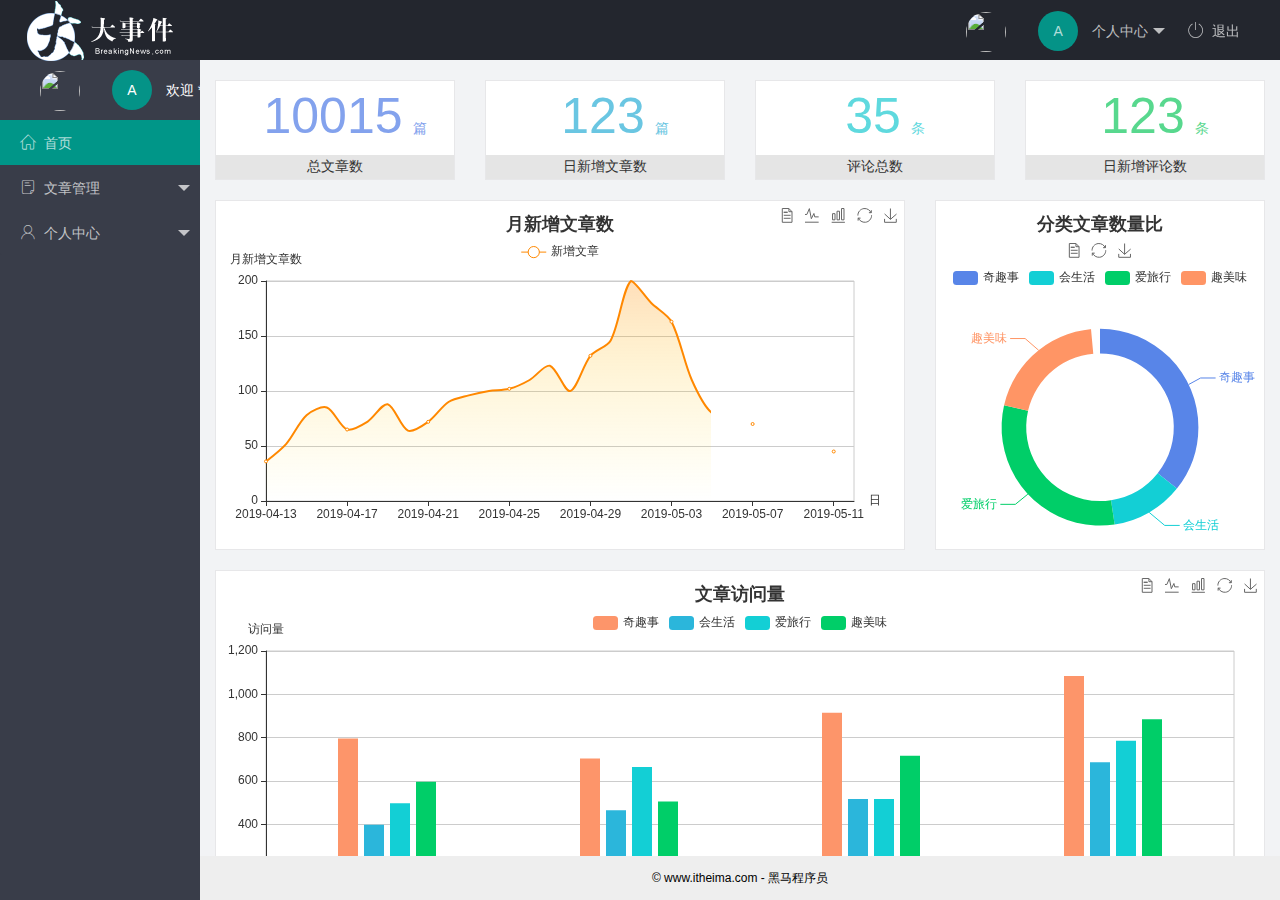
==== index.html @ 8f58764f "完成自动头像更换" ====
<!DOCTYPE html>
<html lang="en">
<head>
  <meta charset="UTF-8">
  <meta name="viewport" content="width=device-width, initial-scale=1.0">
  <title>大事件-后台首页</title>
  <link rel="stylesheet" href="/assets/lib/layui/css/layui.css">
  <link rel="stylesheet" href="/assets/css/index.css">
  <link rel="stylesheet" href="/assets/fonts/iconfont.css">
</head>
  <body class="layui-layout-body">
    <div class="layui-layout layui-layout-admin">
      <div class="layui-header">
        <div class="layui-logo">
          <img src="/assets/images/logo.png">
        </div>
        <!-- 头部区域（可配合layui已有的水平导航） -->
        <ul class="layui-nav layui-layout-right">
          <li class="layui-nav-item">
            <a href="javascript:;">
              <img src="http://t.cn/RCzsdCq" class="layui-nav-img">
              <span class="fontAvatar">A</span>
              个人中心
            </a>
            <dl class="layui-nav-child">
              <dd><a href="">基本资料</a></dd>
              <dd><a href="">更换头像</a></dd>
              <dd><a href="">重置密码</a></dd>
            </dl>
          </li>
          <li class="layui-nav-item"><a href=""><span class="iconfont icon-tuichu"></span>退出</a></li>
        </ul>
      </div>
      
      <div class="layui-side layui-bg-black">
        <div class="layui-side-scroll">
          <div class="userInfo">
            <img src="http://t.cn/RCzsdCq" class="layui-nav-img">
            <span class="fontAvatar">A</span>
            <span class="welcome">欢迎 ****</span>
          </div>
          <!-- 左侧导航区域（可配合layui已有的垂直导航） -->
          <ul class="layui-nav layui-nav-tree" lay-filter="test" lay-shrink="all">
            <li class="layui-nav-item  layui-bg-green layui-ui-this"><a href="/home/dashboard.html" target="fm"><span class="iconfont icon-home"></span>首页</a></li>
            <li class="layui-nav-item">
              <a class="" href="javascript:;"><span class="iconfont icon-16"></span>文章管理</a>
              <dl class="layui-nav-child">
                <dd><a href="javascript:;"><i class="layui-icon layui-icon-app"></i>文章类别</a></dd>
                <dd><a href="javascript:;"><i class="layui-icon layui-icon-app"></i>文章列表</a></dd>
                <dd><a href="javascript:;"><i class="layui-icon layui-icon-app"></i>发表文章</a></dd>
              </dl>
            </li>
            <li class="layui-nav-item">
              <a href="javascript:;"><span class="iconfont icon-user"></span>个人中心</a>
              <dl class="layui-nav-child">
                <dd><a href="javascript:;"><i class="layui-icon layui-icon-app"></i>基本资料</a></dd>
                <dd><a href="javascript:;"><i class="layui-icon layui-icon-app"></i>更换头像</a></dd>
                <dd><a href="javascript:;"><i class="layui-icon layui-icon-app"></i>重制密码</a></dd>
              </dl>
            </li>
          </ul>
        </div>
      </div>
      
      <div class="layui-body">
        <!-- 内容主体区域 -->
        <iframe name="fm" src="/home/dashboard.html" frameborder="0"></iframe>
      </div>
      
      <div class="layui-footer">
        <!-- 底部固定区域 -->
        © www.itheima.com - 黑马程序员
      </div>
    </div>
  </body>
<script src="/assets/lib/layui/layui.all.js"></script>
<script src="/assets/lib/jquery.js"></script>
<script src="/assets/js/baseAPI.js"></script>
<script src="/assets/js/index.js"></script>
</html>
---- assets/lib/layui/css/layui.css ----
/** layui-v2.5.5 MIT License By https://www.layui.com */
 .layui-inline,img{display:inline-block;vertical-align:middle}h1,h2,h3,h4,h5,h6{font-weight:400}.layui-edge,.layui-header,.layui-inline,.layui-main{position:relative}.layui-body,.layui-edge,.layui-elip{overflow:hidden}.layui-btn,.layui-edge,.layui-inline,img{vertical-align:middle}.layui-btn,.layui-disabled,.layui-icon,.layui-unselect{-moz-user-select:none;-webkit-user-select:none;-ms-user-select:none}.layui-elip,.layui-form-checkbox span,.layui-form-pane .layui-form-label{text-overflow:ellipsis;white-space:nowrap}.layui-breadcrumb,.layui-tree-btnGroup{visibility:hidden}blockquote,body,button,dd,div,dl,dt,form,h1,h2,h3,h4,h5,h6,input,li,ol,p,pre,td,textarea,th,ul{margin:0;padding:0;-webkit-tap-highlight-color:rgba(0,0,0,0)}a:active,a:hover{outline:0}img{border:none}li{list-style:none}table{border-collapse:collapse;border-spacing:0}h4,h5,h6{font-size:100%}button,input,optgroup,option,select,textarea{font-family:inherit;font-size:inherit;font-style:inherit;font-weight:inherit;outline:0}pre{white-space:pre-wrap;white-space:-moz-pre-wrap;white-space:-pre-wrap;white-space:-o-pre-wrap;word-wrap:break-word}body{line-height:24px;font:14px Helvetica Neue,Helvetica,PingFang SC,Tahoma,Arial,sans-serif}hr{height:1px;margin:10px 0;border:0;clear:both}a{color:#333;text-decoration:none}a:hover{color:#777}a cite{font-style:normal;*cursor:pointer}.layui-border-box,.layui-border-box *{box-sizing:border-box}.layui-box,.layui-box *{box-sizing:content-box}.layui-clear{clear:both;*zoom:1}.layui-clear:after{content:'\20';clear:both;*zoom:1;display:block;height:0}.layui-inline{*display:inline;*zoom:1}.layui-edge{display:inline-block;width:0;height:0;border-width:6px;border-style:dashed;border-color:transparent}.layui-edge-top{top:-4px;border-bottom-color:#999;border-bottom-style:solid}.layui-edge-right{border-left-color:#999;border-left-style:solid}.layui-edge-bottom{top:2px;border-top-color:#999;border-top-style:solid}.layui-edge-left{border-right-color:#999;border-right-style:solid}.layui-disabled,.layui-disabled:hover{color:#d2d2d2!important;cursor:not-allowed!important}.layui-circle{border-radius:100%}.layui-show{display:block!important}.layui-hide{display:none!important}@font-face{font-family:layui-icon;src:url(../font/iconfont.eot?v=250);src:url(../font/iconfont.eot?v=250#iefix) format('embedded-opentype'),url(../font/iconfont.woff2?v=250) format('woff2'),url(../font/iconfont.woff?v=250) format('woff'),url(../font/iconfont.ttf?v=250) format('truetype'),url(../font/iconfont.svg?v=250#layui-icon) format('svg')}.layui-icon{font-family:layui-icon!important;font-size:16px;font-style:normal;-webkit-font-smoothing:antialiased;-moz-osx-font-smoothing:grayscale}.layui-icon-reply-fill:before{content:"\e611"}.layui-icon-set-fill:before{content:"\e614"}.layui-icon-menu-fill:before{content:"\e60f"}.layui-icon-search:before{content:"\e615"}.layui-icon-share:before{content:"\e641"}.layui-icon-set-sm:before{content:"\e620"}.layui-icon-engine:before{content:"\e628"}.layui-icon-close:before{content:"\1006"}.layui-icon-close-fill:before{content:"\1007"}.layui-icon-chart-screen:before{content:"\e629"}.layui-icon-star:before{content:"\e600"}.layui-icon-circle-dot:before{content:"\e617"}.layui-icon-chat:before{content:"\e606"}.layui-icon-release:before{content:"\e609"}.layui-icon-list:before{content:"\e60a"}.layui-icon-chart:before{content:"\e62c"}.layui-icon-ok-circle:before{content:"\1005"}.layui-icon-layim-theme:before{content:"\e61b"}.layui-icon-table:before{content:"\e62d"}.layui-icon-right:before{content:"\e602"}.layui-icon-left:before{content:"\e603"}.layui-icon-cart-simple:before{content:"\e698"}.layui-icon-face-cry:before{content:"\e69c"}.layui-icon-face-smile:before{content:"\e6af"}.layui-icon-survey:before{content:"\e6b2"}.layui-icon-tree:before{content:"\e62e"}.layui-icon-upload-circle:before{content:"\e62f"}.layui-icon-add-circle:before{content:"\e61f"}.layui-icon-download-circle:before{content:"\e601"}.layui-icon-templeate-1:before{content:"\e630"}.layui-icon-util:before{content:"\e631"}.layui-icon-face-surprised:before{content:"\e664"}.layui-icon-edit:before{content:"\e642"}.layui-icon-speaker:before{content:"\e645"}.layui-icon-down:before{content:"\e61a"}.layui-icon-file:before{content:"\e621"}.layui-icon-layouts:before{content:"\e632"}.layui-icon-rate-half:before{content:"\e6c9"}.layui-icon-add-circle-fine:before{content:"\e608"}.layui-icon-prev-circle:before{content:"\e633"}.layui-icon-read:before{content:"\e705"}.layui-icon-404:before{content:"\e61c"}.layui-icon-carousel:before{content:"\e634"}.layui-icon-help:before{content:"\e607"}.layui-icon-code-circle:before{content:"\e635"}.layui-icon-water:before{content:"\e636"}.layui-icon-username:before{content:"\e66f"}.layui-icon-find-fill:before{content:"\e670"}.layui-icon-about:before{content:"\e60b"}.layui-icon-location:before{content:"\e715"}.layui-icon-up:before{content:"\e619"}.layui-icon-pause:before{content:"\e651"}.layui-icon-date:before{content:"\e637"}.layui-icon-layim-uploadfile:before{content:"\e61d"}.layui-icon-delete:before{content:"\e640"}.layui-icon-play:before{content:"\e652"}.layui-icon-top:before{content:"\e604"}.layui-icon-friends:before{content:"\e612"}.layui-icon-refresh-3:before{content:"\e9aa"}.layui-icon-ok:before{content:"\e605"}.layui-icon-layer:before{content:"\e638"}.layui-icon-face-smile-fine:before{content:"\e60c"}.layui-icon-dollar:before{content:"\e659"}.layui-icon-group:before{content:"\e613"}.layui-icon-layim-download:before{content:"\e61e"}.layui-icon-picture-fine:before{content:"\e60d"}.layui-icon-link:before{content:"\e64c"}.layui-icon-diamond:before{content:"\e735"}.layui-icon-log:before{content:"\e60e"}.layui-icon-rate-solid:before{content:"\e67a"}.layui-icon-fonts-del:before{content:"\e64f"}.layui-icon-unlink:before{content:"\e64d"}.layui-icon-fonts-clear:before{content:"\e639"}.layui-icon-triangle-r:before{content:"\e623"}.layui-icon-circle:before{content:"\e63f"}.layui-icon-radio:before{content:"\e643"}.layui-icon-align-center:before{content:"\e647"}.layui-icon-align-right:before{content:"\e648"}.layui-icon-align-left:before{content:"\e649"}.layui-icon-loading-1:before{content:"\e63e"}.layui-icon-return:before{content:"\e65c"}.layui-icon-fonts-strong:before{content:"\e62b"}.layui-icon-upload:before{content:"\e67c"}.layui-icon-dialogue:before{content:"\e63a"}.layui-icon-video:before{content:"\e6ed"}.layui-icon-headset:before{content:"\e6fc"}.layui-icon-cellphone-fine:before{content:"\e63b"}.layui-icon-add-1:before{content:"\e654"}.layui-icon-face-smile-b:before{content:"\e650"}.layui-icon-fonts-html:before{content:"\e64b"}.layui-icon-form:before{content:"\e63c"}.layui-icon-cart:before{content:"\e657"}.layui-icon-camera-fill:before{content:"\e65d"}.layui-icon-tabs:before{content:"\e62a"}.layui-icon-fonts-code:before{content:"\e64e"}.layui-icon-fire:before{content:"\e756"}.layui-icon-set:before{content:"\e716"}.layui-icon-fonts-u:before{content:"\e646"}.layui-icon-triangle-d:before{content:"\e625"}.layui-icon-tips:before{content:"\e702"}.layui-icon-picture:before{content:"\e64a"}.layui-icon-more-vertical:before{content:"\e671"}.layui-icon-flag:before{content:"\e66c"}.layui-icon-loading:before{content:"\e63d"}.layui-icon-fonts-i:before{content:"\e644"}.layui-icon-refresh-1:before{content:"\e666"}.layui-icon-rmb:before{content:"\e65e"}.layui-icon-home:before{content:"\e68e"}.layui-icon-user:before{content:"\e770"}.layui-icon-notice:before{content:"\e667"}.layui-icon-login-weibo:before{content:"\e675"}.layui-icon-voice:before{content:"\e688"}.layui-icon-upload-drag:before{content:"\e681"}.layui-icon-login-qq:before{content:"\e676"}.layui-icon-snowflake:before{content:"\e6b1"}.layui-icon-file-b:before{content:"\e655"}.layui-icon-template:before{content:"\e663"}.layui-icon-auz:before{content:"\e672"}.layui-icon-console:before{content:"\e665"}.layui-icon-app:before{content:"\e653"}.layui-icon-prev:before{content:"\e65a"}.layui-icon-website:before{content:"\e7ae"}.layui-icon-next:before{content:"\e65b"}.layui-icon-component:before{content:"\e857"}.layui-icon-more:before{content:"\e65f"}.layui-icon-login-wechat:before{content:"\e677"}.layui-icon-shrink-right:before{content:"\e668"}.layui-icon-spread-left:before{content:"\e66b"}.layui-icon-camera:before{content:"\e660"}.layui-icon-note:before{content:"\e66e"}.layui-icon-refresh:before{content:"\e669"}.layui-icon-female:before{content:"\e661"}.layui-icon-male:before{content:"\e662"}.layui-icon-password:before{content:"\e673"}.layui-icon-senior:before{content:"\e674"}.layui-icon-theme:before{content:"\e66a"}.layui-icon-tread:before{content:"\e6c5"}.layui-icon-praise:before{content:"\e6c6"}.layui-icon-star-fill:before{content:"\e658"}.layui-icon-rate:before{content:"\e67b"}.layui-icon-template-1:before{content:"\e656"}.layui-icon-vercode:before{content:"\e679"}.layui-icon-cellphone:before{content:"\e678"}.layui-icon-screen-full:before{content:"\e622"}.layui-icon-screen-restore:before{content:"\e758"}.layui-icon-cols:before{content:"\e610"}.layui-icon-export:before{content:"\e67d"}.layui-icon-print:before{content:"\e66d"}.layui-icon-slider:before{content:"\e714"}.layui-icon-addition:before{content:"\e624"}.layui-icon-subtraction:before{content:"\e67e"}.layui-icon-service:before{content:"\e626"}.layui-icon-transfer:before{content:"\e691"}.layui-main{width:1140px;margin:0 auto}.layui-header{z-index:1000;height:60px}.layui-header a:hover{transition:all .5s;-webkit-transition:all .5s}.layui-side{position:fixed;left:0;top:0;bottom:0;z-index:999;width:200px;overflow-x:hidden}.layui-side-scroll{position:relative;width:220px;height:100%;overflow-x:hidden}.layui-body{position:absolute;left:200px;right:0;top:0;bottom:0;z-index:998;width:auto;overflow-y:auto;box-sizing:border-box}.layui-layout-body{overflow:hidden}.layui-layout-admin .layui-header{background-color:#23262E}.layui-layout-admin .layui-side{top:60px;width:200px;overflow-x:hidden}.layui-layout-admin .layui-body{position:fixed;top:60px;bottom:44px}.layui-layout-admin .layui-main{width:auto;margin:0 15px}.layui-layout-admin .layui-footer{position:fixed;left:200px;right:0;bottom:0;height:44px;line-height:44px;padding:0 15px;background-color:#eee}.layui-layout-admin .layui-logo{position:absolute;left:0;top:0;width:200px;height:100%;line-height:60px;text-align:center;color:#009688;font-size:16px}.layui-layout-admin .layui-header .layui-nav{background:0 0}.layui-layout-left{position:absolute!important;left:200px;top:0}.layui-layout-right{position:absolute!important;right:0;top:0}.layui-container{position:relative;margin:0 auto;padding:0 15px;box-sizing:border-box}.layui-fluid{position:relative;margin:0 auto;padding:0 15px}.layui-row:after,.layui-row:before{content:'';display:block;clear:both}.layui-col-lg1,.layui-col-lg10,.layui-col-lg11,.layui-col-lg12,.layui-col-lg2,.layui-col-lg3,.layui-col-lg4,.layui-col-lg5,.layui-col-lg6,.layui-col-lg7,.layui-col-lg8,.layui-col-lg9,.layui-col-md1,.layui-col-md10,.layui-col-md11,.layui-col-md12,.layui-col-md2,.layui-col-md3,.layui-col-md4,.layui-col-md5,.layui-col-md6,.layui-col-md7,.layui-col-md8,.layui-col-md9,.layui-col-sm1,.layui-col-sm10,.layui-col-sm11,.layui-col-sm12,.layui-col-sm2,.layui-col-sm3,.layui-col-sm4,.layui-col-sm5,.layui-col-sm6,.layui-col-sm7,.layui-col-sm8,.layui-col-sm9,.layui-col-xs1,.layui-col-xs10,.layui-col-xs11,.layui-col-xs12,.layui-col-xs2,.layui-col-xs3,.layui-col-xs4,.layui-col-xs5,.layui-col-xs6,.layui-col-xs7,.layui-col-xs8,.layui-col-xs9{position:relative;display:block;box-sizing:border-box}.layui-col-xs1,.layui-col-xs10,.layui-col-xs11,.layui-col-xs12,.layui-col-xs2,.layui-col-xs3,.layui-col-xs4,.layui-col-xs5,.layui-col-xs6,.layui-col-xs7,.layui-col-xs8,.layui-col-xs9{float:left}.layui-col-xs1{width:8.33333333%}.layui-col-xs2{width:16.66666667%}.layui-col-xs3{width:25%}.layui-col-xs4{width:33.33333333%}.layui-col-xs5{width:41.66666667%}.layui-col-xs6{width:50%}.layui-col-xs7{width:58.33333333%}.layui-col-xs8{width:66.66666667%}.layui-col-xs9{width:75%}.layui-col-xs10{width:83.33333333%}.layui-col-xs11{width:91.66666667%}.layui-col-xs12{width:100%}.layui-col-xs-offset1{margin-left:8.33333333%}.layui-col-xs-offset2{margin-left:16.66666667%}.layui-col-xs-offset3{margin-left:25%}.layui-col-xs-offset4{margin-left:33.33333333%}.layui-col-xs-offset5{margin-left:41.66666667%}.layui-col-xs-offset6{margin-left:50%}.layui-col-xs-offset7{margin-left:58.33333333%}.layui-col-xs-offset8{margin-left:66.66666667%}.layui-col-xs-offset9{margin-left:75%}.layui-col-xs-offset10{margin-left:83.33333333%}.layui-col-xs-offset11{margin-left:91.66666667%}.layui-col-xs-offset12{margin-left:100%}@media screen and (max-width:768px){.layui-hide-xs{display:none!important}.layui-show-xs-block{display:block!important}.layui-show-xs-inline{display:inline!important}.layui-show-xs-inline-block{display:inline-block!important}}@media screen and (min-width:768px){.layui-container{width:750px}.layui-hide-sm{display:none!important}.layui-show-sm-block{display:block!important}.layui-show-sm-inline{display:inline!important}.layui-show-sm-inline-block{display:inline-block!important}.layui-col-sm1,.layui-col-sm10,.layui-col-sm11,.layui-col-sm12,.layui-col-sm2,.layui-col-sm3,.layui-col-sm4,.layui-col-sm5,.layui-col-sm6,.layui-col-sm7,.layui-col-sm8,.layui-col-sm9{float:left}.layui-col-sm1{width:8.33333333%}.layui-col-sm2{width:16.66666667%}.layui-col-sm3{width:25%}.layui-col-sm4{width:33.33333333%}.layui-col-sm5{width:41.66666667%}.layui-col-sm6{width:50%}.layui-col-sm7{width:58.33333333%}.layui-col-sm8{width:66.66666667%}.layui-col-sm9{width:75%}.layui-col-sm10{width:83.33333333%}.layui-col-sm11{width:91.66666667%}.layui-col-sm12{width:100%}.layui-col-sm-offset1{margin-left:8.33333333%}.layui-col-sm-offset2{margin-left:16.66666667%}.layui-col-sm-offset3{margin-left:25%}.layui-col-sm-offset4{margin-left:33.33333333%}.layui-col-sm-offset5{margin-left:41.66666667%}.layui-col-sm-offset6{margin-left:50%}.layui-col-sm-offset7{margin-left:58.33333333%}.layui-col-sm-offset8{margin-left:66.66666667%}.layui-col-sm-offset9{margin-left:75%}.layui-col-sm-offset10{margin-left:83.33333333%}.layui-col-sm-offset11{margin-left:91.66666667%}.layui-col-sm-offset12{margin-left:100%}}@media screen and (min-width:992px){.layui-container{width:970px}.layui-hide-md{display:none!important}.layui-show-md-block{display:block!important}.layui-show-md-inline{display:inline!important}.layui-show-md-inline-block{display:inline-block!important}.layui-col-md1,.layui-col-md10,.layui-col-md11,.layui-col-md12,.layui-col-md2,.layui-col-md3,.layui-col-md4,.layui-col-md5,.layui-col-md6,.layui-col-md7,.layui-col-md8,.layui-col-md9{float:left}.layui-col-md1{width:8.33333333%}.layui-col-md2{width:16.66666667%}.layui-col-md3{width:25%}.layui-col-md4{width:33.33333333%}.layui-col-md5{width:41.66666667%}.layui-col-md6{width:50%}.layui-col-md7{width:58.33333333%}.layui-col-md8{width:66.66666667%}.layui-col-md9{width:75%}.layui-col-md10{width:83.33333333%}.layui-col-md11{width:91.66666667%}.layui-col-md12{width:100%}.layui-col-md-offset1{margin-left:8.33333333%}.layui-col-md-offset2{margin-left:16.66666667%}.layui-col-md-offset3{margin-left:25%}.layui-col-md-offset4{margin-left:33.33333333%}.layui-col-md-offset5{margin-left:41.66666667%}.layui-col-md-offset6{margin-left:50%}.layui-col-md-offset7{margin-left:58.33333333%}.layui-col-md-offset8{margin-left:66.66666667%}.layui-col-md-offset9{margin-left:75%}.layui-col-md-offset10{margin-left:83.33333333%}.layui-col-md-offset11{margin-left:91.66666667%}.layui-col-md-offset12{margin-left:100%}}@media screen and (min-width:1200px){.layui-container{width:1170px}.layui-hide-lg{display:none!important}.layui-show-lg-block{display:block!important}.layui-show-lg-inline{display:inline!important}.layui-show-lg-inline-block{display:inline-block!important}.layui-col-lg1,.layui-col-lg10,.layui-col-lg11,.layui-col-lg12,.layui-col-lg2,.layui-col-lg3,.layui-col-lg4,.layui-col-lg5,.layui-col-lg6,.layui-col-lg7,.layui-col-lg8,.layui-col-lg9{float:left}.layui-col-lg1{width:8.33333333%}.layui-col-lg2{width:16.66666667%}.layui-col-lg3{width:25%}.layui-col-lg4{width:33.33333333%}.layui-col-lg5{width:41.66666667%}.layui-col-lg6{width:50%}.layui-col-lg7{width:58.33333333%}.layui-col-lg8{width:66.66666667%}.layui-col-lg9{width:75%}.layui-col-lg10{width:83.33333333%}.layui-col-lg11{width:91.66666667%}.layui-col-lg12{width:100%}.layui-col-lg-offset1{margin-left:8.33333333%}.layui-col-lg-offset2{margin-left:16.66666667%}.layui-col-lg-offset3{margin-left:25%}.layui-col-lg-offset4{margin-left:33.33333333%}.layui-col-lg-offset5{margin-left:41.66666667%}.layui-col-lg-offset6{margin-left:50%}.layui-col-lg-offset7{margin-left:58.33333333%}.layui-col-lg-offset8{margin-left:66.66666667%}.layui-col-lg-offset9{margin-left:75%}.layui-col-lg-offset10{margin-left:83.33333333%}.layui-col-lg-offset11{margin-left:91.66666667%}.layui-col-lg-offset12{margin-left:100%}}.layui-col-space1{margin:-.5px}.layui-col-space1>*{padding:.5px}.layui-col-space3{margin:-1.5px}.layui-col-space3>*{padding:1.5px}.layui-col-space5{margin:-2.5px}.layui-col-space5>*{padding:2.5px}.layui-col-space8{margin:-3.5px}.layui-col-space8>*{padding:3.5px}.layui-col-space10{margin:-5px}.layui-col-space10>*{padding:5px}.layui-col-space12{margin:-6px}.layui-col-space12>*{padding:6px}.layui-col-space15{margin:-7.5px}.layui-col-space15>*{padding:7.5px}.layui-col-space18{margin:-9px}.layui-col-space18>*{padding:9px}.layui-col-space20{margin:-10px}.layui-col-space20>*{padding:10px}.layui-col-space22{margin:-11px}.layui-col-space22>*{padding:11px}.layui-col-space25{margin:-12.5px}.layui-col-space25>*{padding:12.5px}.layui-col-space30{margin:-15px}.layui-col-space30>*{padding:15px}.layui-btn,.layui-input,.layui-select,.layui-textarea,.layui-upload-button{outline:0;-webkit-appearance:none;transition:all .3s;-webkit-transition:all .3s;box-sizing:border-box}.layui-elem-quote{margin-bottom:10px;padding:15px;line-height:22px;border-left:5px solid #009688;border-radius:0 2px 2px 0;background-color:#f2f2f2}.layui-quote-nm{border-style:solid;border-width:1px 1px 1px 5px;background:0 0}.layui-elem-field{margin-bottom:10px;padding:0;border-width:1px;border-style:solid}.layui-elem-field legend{margin-left:20px;padding:0 10px;font-size:20px;font-weight:300}.layui-field-title{margin:10px 0 20px;border-width:1px 0 0}.layui-field-box{padding:10px 15px}.layui-field-title .layui-field-box{padding:10px 0}.layui-progress{position:relative;height:6px;border-radius:20px;background-color:#e2e2e2}.layui-progress-bar{position:absolute;left:0;top:0;width:0;max-width:100%;height:6px;border-radius:20px;text-align:right;background-color:#5FB878;transition:all .3s;-webkit-transition:all .3s}.layui-progress-big,.layui-progress-big .layui-progress-bar{height:18px;line-height:18px}.layui-progress-text{position:relative;top:-20px;line-height:18px;font-size:12px;color:#666}.layui-progress-big .layui-progress-text{position:static;padding:0 10px;color:#fff}.layui-collapse{border-width:1px;border-style:solid;border-radius:2px}.layui-colla-content,.layui-colla-item{border-top-width:1px;border-top-style:solid}.layui-colla-item:first-child{border-top:none}.layui-colla-title{position:relative;height:42px;line-height:42px;padding:0 15px 0 35px;color:#333;background-color:#f2f2f2;cursor:pointer;font-size:14px;overflow:hidden}.layui-colla-content{display:none;padding:10px 15px;line-height:22px;color:#666}.layui-colla-icon{position:absolute;left:15px;top:0;font-size:14px}.layui-card{margin-bottom:15px;border-radius:2px;background-color:#fff;box-shadow:0 1px 2px 0 rgba(0,0,0,.05)}.layui-card:last-child{margin-bottom:0}.layui-card-header{position:relative;height:42px;line-height:42px;padding:0 15px;border-bottom:1px solid #f6f6f6;color:#333;border-radius:2px 2px 0 0;font-size:14px}.layui-bg-black,.layui-bg-blue,.layui-bg-cyan,.layui-bg-green,.layui-bg-orange,.layui-bg-red{color:#fff!important}.layui-card-body{position:relative;padding:10px 15px;line-height:24px}.layui-card-body[pad15]{padding:15px}.layui-card-body[pad20]{padding:20px}.layui-card-body .layui-table{margin:5px 0}.layui-card .layui-tab{margin:0}.layui-panel-window{position:relative;padding:15px;border-radius:0;border-top:5px solid #E6E6E6;background-color:#fff}.layui-auxiliar-moving{position:fixed;left:0;right:0;top:0;bottom:0;width:100%;height:100%;background:0 0;z-index:9999999999}.layui-form-label,.layui-form-mid,.layui-form-select,.layui-input-block,.layui-input-inline,.layui-textarea{position:relative}.layui-bg-red{background-color:#FF5722!important}.layui-bg-orange{background-color:#FFB800!important}.layui-bg-green{background-color:#009688!important}.layui-bg-cyan{background-color:#2F4056!important}.layui-bg-blue{background-color:#1E9FFF!important}.layui-bg-black{background-color:#393D49!important}.layui-bg-gray{background-color:#eee!important;color:#666!important}.layui-badge-rim,.layui-colla-content,.layui-colla-item,.layui-collapse,.layui-elem-field,.layui-form-pane .layui-form-item[pane],.layui-form-pane .layui-form-label,.layui-input,.layui-layedit,.layui-layedit-tool,.layui-quote-nm,.layui-select,.layui-tab-bar,.layui-tab-card,.layui-tab-title,.layui-tab-title .layui-this:after,.layui-textarea{border-color:#e6e6e6}.layui-timeline-item:before,hr{background-color:#e6e6e6}.layui-text{line-height:22px;font-size:14px;color:#666}.layui-text h1,.layui-text h2,.layui-text h3{font-weight:500;color:#333}.layui-text h1{font-size:30px}.layui-text h2{font-size:24px}.layui-text h3{font-size:18px}.layui-text a:not(.layui-btn){color:#01AAED}.layui-text a:not(.layui-btn):hover{text-decoration:underline}.layui-text ul{padding:5px 0 5px 15px}.layui-text ul li{margin-top:5px;list-style-type:disc}.layui-text em,.layui-word-aux{color:#999!important;padding:0 5px!important}.layui-btn{display:inline-block;height:38px;line-height:38px;padding:0 18px;background-color:#009688;color:#fff;white-space:nowrap;text-align:center;font-size:14px;border:none;border-radius:2px;cursor:pointer}.layui-btn:hover{opacity:.8;filter:alpha(opacity=80);color:#fff}.layui-btn:active{opacity:1;filter:alpha(opacity=100)}.layui-btn+.layui-btn{margin-left:10px}.layui-btn-container{font-size:0}.layui-btn-container .layui-btn{margin-right:10px;margin-bottom:10px}.layui-btn-container .layui-btn+.layui-btn{margin-left:0}.layui-table .layui-btn-container .layui-btn{margin-bottom:9px}.layui-btn-radius{border-radius:100px}.layui-btn .layui-icon{margin-right:3px;font-size:18px;vertical-align:bottom;vertical-align:middle\9}.layui-btn-primary{border:1px solid #C9C9C9;background-color:#fff;color:#555}.layui-btn-primary:hover{border-color:#009688;color:#333}.layui-btn-normal{background-color:#1E9FFF}.layui-btn-warm{background-color:#FFB800}.layui-btn-danger{background-color:#FF5722}.layui-btn-checked{background-color:#5FB878}.layui-btn-disabled,.layui-btn-disabled:active,.layui-btn-disabled:hover{border:1px solid #e6e6e6;background-color:#FBFBFB;color:#C9C9C9;cursor:not-allowed;opacity:1}.layui-btn-lg{height:44px;line-height:44px;padding:0 25px;font-size:16px}.layui-btn-sm{height:30px;line-height:30px;padding:0 10px;font-size:12px}.layui-btn-sm i{font-size:16px!important}.layui-btn-xs{height:22px;line-height:22px;padding:0 5px;font-size:12px}.layui-btn-xs i{font-size:14px!important}.layui-btn-group{display:inline-block;vertical-align:middle;font-size:0}.layui-btn-group .layui-btn{margin-left:0!important;margin-right:0!important;border-left:1px solid rgba(255,255,255,.5);border-radius:0}.layui-btn-group .layui-btn-primary{border-left:none}.layui-btn-group .layui-btn-primary:hover{border-color:#C9C9C9;color:#009688}.layui-btn-group .layui-btn:first-child{border-left:none;border-radius:2px 0 0 2px}.layui-btn-group .layui-btn-primary:first-child{border-left:1px solid #c9c9c9}.layui-btn-group .layui-btn:last-child{border-radius:0 2px 2px 0}.layui-btn-group .layui-btn+.layui-btn{margin-left:0}.layui-btn-group+.layui-btn-group{margin-left:10px}.layui-btn-fluid{width:100%}.layui-input,.layui-select,.layui-textarea{height:38px;line-height:1.3;line-height:38px\9;border-width:1px;border-style:solid;background-color:#fff;border-radius:2px}.layui-input::-webkit-input-placeholder,.layui-select::-webkit-input-placeholder,.layui-textarea::-webkit-input-placeholder{line-height:1.3}.layui-input,.layui-textarea{display:block;width:100%;padding-left:10px}.layui-input:hover,.layui-textarea:hover{border-color:#D2D2D2!important}.layui-input:focus,.layui-textarea:focus{border-color:#C9C9C9!important}.layui-textarea{min-height:100px;height:auto;line-height:20px;padding:6px 10px;resize:vertical}.layui-select{padding:0 10px}.layui-form input[type=checkbox],.layui-form input[type=radio],.layui-form select{display:none}.layui-form [lay-ignore]{display:initial}.layui-form-item{margin-bottom:15px;clear:both;*zoom:1}.layui-form-item:after{content:'\20';clear:both;*zoom:1;display:block;height:0}.layui-form-label{float:left;display:block;padding:9px 15px;width:80px;font-weight:400;line-height:20px;text-align:right}.layui-form-label-col{display:block;float:none;padding:9px 0;line-height:20px;text-align:left}.layui-form-item .layui-inline{margin-bottom:5px;margin-right:10px}.layui-input-block{margin-left:110px;min-height:36px}.layui-input-inline{display:inline-block;vertical-align:middle}.layui-form-item .layui-input-inline{float:left;width:190px;margin-right:10px}.layui-form-text .layui-input-inline{width:auto}.layui-form-mid{float:left;display:block;padding:9px 0!important;line-height:20px;margin-right:10px}.layui-form-danger+.layui-form-select .layui-input,.layui-form-danger:focus{border-color:#FF5722!important}.layui-form-select .layui-input{padding-right:30px;cursor:pointer}.layui-form-select .layui-edge{position:absolute;right:10px;top:50%;margin-top:-3px;cursor:pointer;border-width:6px;border-top-color:#c2c2c2;border-top-style:solid;transition:all .3s;-webkit-transition:all .3s}.layui-form-select dl{display:none;position:absolute;left:0;top:42px;padding:5px 0;z-index:899;min-width:100%;border:1px solid #d2d2d2;max-height:300px;overflow-y:auto;background-color:#fff;border-radius:2px;box-shadow:0 2px 4px rgba(0,0,0,.12);box-sizing:border-box}.layui-form-select dl dd,.layui-form-select dl dt{padding:0 10px;line-height:36px;white-space:nowrap;overflow:hidden;text-overflow:ellipsis}.layui-form-select dl dt{font-size:12px;color:#999}.layui-form-select dl dd{cursor:pointer}.layui-form-select dl dd:hover{background-color:#f2f2f2;-webkit-transition:.5s all;transition:.5s all}.layui-form-select .layui-select-group dd{padding-left:20px}.layui-form-select dl dd.layui-select-tips{padding-left:10px!important;color:#999}.layui-form-select dl dd.layui-this{background-color:#5FB878;color:#fff}.layui-form-checkbox,.layui-form-select dl dd.layui-disabled{background-color:#fff}.layui-form-selected dl{display:block}.layui-form-checkbox,.layui-form-checkbox *,.layui-form-switch{display:inline-block;vertical-align:middle}.layui-form-selected .layui-edge{margin-top:-9px;-webkit-transform:rotate(180deg);transform:rotate(180deg);margin-top:-3px\9}:root .layui-form-selected .layui-edge{margin-top:-9px\0/IE9}.layui-form-selectup dl{top:auto;bottom:42px}.layui-select-none{margin:5px 0;text-align:center;color:#999}.layui-select-disabled .layui-disabled{border-color:#eee!important}.layui-select-disabled .layui-edge{border-top-color:#d2d2d2}.layui-form-checkbox{position:relative;height:30px;line-height:30px;margin-right:10px;padding-right:30px;cursor:pointer;font-size:0;-webkit-transition:.1s linear;transition:.1s linear;box-sizing:border-box}.layui-form-checkbox span{padding:0 10px;height:100%;font-size:14px;border-radius:2px 0 0 2px;background-color:#d2d2d2;color:#fff;overflow:hidden}.layui-form-checkbox:hover span{background-color:#c2c2c2}.layui-form-checkbox i{position:absolute;right:0;top:0;width:30px;height:28px;border:1px solid #d2d2d2;border-left:none;border-radius:0 2px 2px 0;color:#fff;font-size:20px;text-align:center}.layui-form-checkbox:hover i{border-color:#c2c2c2;color:#c2c2c2}.layui-form-checked,.layui-form-checked:hover{border-color:#5FB878}.layui-form-checked span,.layui-form-checked:hover span{background-color:#5FB878}.layui-form-checked i,.layui-form-checked:hover i{color:#5FB878}.layui-form-item .layui-form-checkbox{margin-top:4px}.layui-form-checkbox[lay-skin=primary]{height:auto!important;line-height:normal!important;min-width:18px;min-height:18px;border:none!important;margin-right:0;padding-left:28px;padding-right:0;background:0 0}.layui-form-checkbox[lay-skin=primary] span{padding-left:0;padding-right:15px;line-height:18px;background:0 0;color:#666}.layui-form-checkbox[lay-skin=primary] i{right:auto;left:0;width:16px;height:16px;line-height:16px;border:1px solid #d2d2d2;font-size:12px;border-radius:2px;background-color:#fff;-webkit-transition:.1s linear;transition:.1s linear}.layui-form-checkbox[lay-skin=primary]:hover i{border-color:#5FB878;color:#fff}.layui-form-checked[lay-skin=primary] i{border-color:#5FB878!important;background-color:#5FB878;color:#fff}.layui-checkbox-disbaled[lay-skin=primary] span{background:0 0!important;color:#c2c2c2}.layui-checkbox-disbaled[lay-skin=primary]:hover i{border-color:#d2d2d2}.layui-form-item .layui-form-checkbox[lay-skin=primary]{margin-top:10px}.layui-form-switch{position:relative;height:22px;line-height:22px;min-width:35px;padding:0 5px;margin-top:8px;border:1px solid #d2d2d2;border-radius:20px;cursor:pointer;background-color:#fff;-webkit-transition:.1s linear;transition:.1s linear}.layui-form-switch i{position:absolute;left:5px;top:3px;width:16px;height:16px;border-radius:20px;background-color:#d2d2d2;-webkit-transition:.1s linear;transition:.1s linear}.layui-form-switch em{position:relative;top:0;width:25px;margin-left:21px;padding:0!important;text-align:center!important;color:#999!important;font-style:normal!important;font-size:12px}.layui-form-onswitch{border-color:#5FB878;background-color:#5FB878}.layui-checkbox-disbaled,.layui-checkbox-disbaled i{border-color:#e2e2e2!important}.layui-form-onswitch i{left:100%;margin-left:-21px;background-color:#fff}.layui-form-onswitch em{margin-left:5px;margin-right:21px;color:#fff!important}.layui-checkbox-disbaled span{background-color:#e2e2e2!important}.layui-checkbox-disbaled:hover i{color:#fff!important}[lay-radio]{display:none}.layui-form-radio,.layui-form-radio *{display:inline-block;vertical-align:middle}.layui-form-radio{line-height:28px;margin:6px 10px 0 0;padding-right:10px;cursor:pointer;font-size:0}.layui-form-radio *{font-size:14px}.layui-form-radio>i{margin-right:8px;font-size:22px;color:#c2c2c2}.layui-form-radio>i:hover,.layui-form-radioed>i{color:#5FB878}.layui-radio-disbaled>i{color:#e2e2e2!important}.layui-form-pane .layui-form-label{width:110px;padding:8px 15px;height:38px;line-height:20px;border-width:1px;border-style:solid;border-radius:2px 0 0 2px;text-align:center;background-color:#FBFBFB;overflow:hidden;box-sizing:border-box}.layui-form-pane .layui-input-inline{margin-left:-1px}.layui-form-pane .layui-input-block{margin-left:110px;left:-1px}.layui-form-pane .layui-input{border-radius:0 2px 2px 0}.layui-form-pane .layui-form-text .layui-form-label{float:none;width:100%;border-radius:2px;box-sizing:border-box;text-align:left}.layui-form-pane .layui-form-text .layui-input-inline{display:block;margin:0;top:-1px;clear:both}.layui-form-pane .layui-form-text .layui-input-block{margin:0;left:0;top:-1px}.layui-form-pane .layui-form-text .layui-textarea{min-height:100px;border-radius:0 0 2px 2px}.layui-form-pane .layui-form-checkbox{margin:4px 0 4px 10px}.layui-form-pane .layui-form-radio,.layui-form-pane .layui-form-switch{margin-top:6px;margin-left:10px}.layui-form-pane .layui-form-item[pane]{position:relative;border-width:1px;border-style:solid}.layui-form-pane .layui-form-item[pane] .layui-form-label{position:absolute;left:0;top:0;height:100%;border-width:0 1px 0 0}.layui-form-pane .layui-form-item[pane] .layui-input-inline{margin-left:110px}@media screen and (max-width:450px){.layui-form-item .layui-form-label{text-overflow:ellipsis;overflow:hidden;white-space:nowrap}.layui-form-item .layui-inline{display:block;margin-right:0;margin-bottom:20px;clear:both}.layui-form-item .layui-inline:after{content:'\20';clear:both;display:block;height:0}.layui-form-item .layui-input-inline{display:block;float:none;left:-3px;width:auto;margin:0 0 10px 112px}.layui-form-item .layui-input-inline+.layui-form-mid{margin-left:110px;top:-5px;padding:0}.layui-form-item .layui-form-checkbox{margin-right:5px;margin-bottom:5px}}.layui-layedit{border-width:1px;border-style:solid;border-radius:2px}.layui-layedit-tool{padding:3px 5px;border-bottom-width:1px;border-bottom-style:solid;font-size:0}.layedit-tool-fixed{position:fixed;top:0;border-top:1px solid #e2e2e2}.layui-layedit-tool .layedit-tool-mid,.layui-layedit-tool .layui-icon{display:inline-block;vertical-align:middle;text-align:center;font-size:14px}.layui-layedit-tool .layui-icon{position:relative;width:32px;height:30px;line-height:30px;margin:3px 5px;color:#777;cursor:pointer;border-radius:2px}.layui-layedit-tool .layui-icon:hover{color:#393D49}.layui-layedit-tool .layui-icon:active{color:#000}.layui-layedit-tool .layedit-tool-active{background-color:#e2e2e2;color:#000}.layui-layedit-tool .layui-disabled,.layui-layedit-tool .layui-disabled:hover{color:#d2d2d2;cursor:not-allowed}.layui-layedit-tool .layedit-tool-mid{width:1px;height:18px;margin:0 10px;background-color:#d2d2d2}.layedit-tool-html{width:50px!important;font-size:30px!important}.layedit-tool-b,.layedit-tool-code,.layedit-tool-help{font-size:16px!important}.layedit-tool-d,.layedit-tool-face,.layedit-tool-image,.layedit-tool-unlink{font-size:18px!important}.layedit-tool-image input{position:absolute;font-size:0;left:0;top:0;width:100%;height:100%;opacity:.01;filter:Alpha(opacity=1);cursor:pointer}.layui-layedit-iframe iframe{display:block;width:100%}#LAY_layedit_code{overflow:hidden}.layui-laypage{display:inline-block;*display:inline;*zoom:1;vertical-align:middle;margin:10px 0;font-size:0}.layui-laypage>a:first-child,.layui-laypage>a:first-child em{border-radius:2px 0 0 2px}.layui-laypage>a:last-child,.layui-laypage>a:last-child em{border-radius:0 2px 2px 0}.layui-laypage>:first-child{margin-left:0!important}.layui-laypage>:last-child{margin-right:0!important}.layui-laypage a,.layui-laypage button,.layui-laypage input,.layui-laypage select,.layui-laypage span{border:1px solid #e2e2e2}.layui-laypage a,.layui-laypage span{display:inline-block;*display:inline;*zoom:1;vertical-align:middle;padding:0 15px;height:28px;line-height:28px;margin:0 -1px 5px 0;background-color:#fff;color:#333;font-size:12px}.layui-flow-more a *,.layui-laypage input,.layui-table-view select[lay-ignore]{display:inline-block}.layui-laypage a:hover{color:#009688}.layui-laypage em{font-style:normal}.layui-laypage .layui-laypage-spr{color:#999;font-weight:700}.layui-laypage a{text-decoration:none}.layui-laypage .layui-laypage-curr{position:relative}.layui-laypage .layui-laypage-curr em{position:relative;color:#fff}.layui-laypage .layui-laypage-curr .layui-laypage-em{position:absolute;left:-1px;top:-1px;padding:1px;width:100%;height:100%;background-color:#009688}.layui-laypage-em{border-radius:2px}.layui-laypage-next em,.layui-laypage-prev em{font-family:Sim sun;font-size:16px}.layui-laypage .layui-laypage-count,.layui-laypage .layui-laypage-limits,.layui-laypage .layui-laypage-refresh,.layui-laypage .layui-laypage-skip{margin-left:10px;margin-right:10px;padding:0;border:none}.layui-laypage .layui-laypage-limits,.layui-laypage .layui-laypage-refresh{vertical-align:top}.layui-laypage .layui-laypage-refresh i{font-size:18px;cursor:pointer}.layui-laypage select{height:22px;padding:3px;border-radius:2px;cursor:pointer}.layui-laypage .layui-laypage-skip{height:30px;line-height:30px;color:#999}.layui-laypage button,.layui-laypage input{height:30px;line-height:30px;border-radius:2px;vertical-align:top;background-color:#fff;box-sizing:border-box}.layui-laypage input{width:40px;margin:0 10px;padding:0 3px;text-align:center}.layui-laypage input:focus,.layui-laypage select:focus{border-color:#009688!important}.layui-laypage button{margin-left:10px;padding:0 10px;cursor:pointer}.layui-table,.layui-table-view{margin:10px 0}.layui-flow-more{margin:10px 0;text-align:center;color:#999;font-size:14px}.layui-flow-more a{height:32px;line-height:32px}.layui-flow-more a *{vertical-align:top}.layui-flow-more a cite{padding:0 20px;border-radius:3px;background-color:#eee;color:#333;font-style:normal}.layui-flow-more a cite:hover{opacity:.8}.layui-flow-more a i{font-size:30px;color:#737383}.layui-table{width:100%;background-color:#fff;color:#666}.layui-table tr{transition:all .3s;-webkit-transition:all .3s}.layui-table th{text-align:left;font-weight:400}.layui-table tbody tr:hover,.layui-table thead tr,.layui-table-click,.layui-table-header,.layui-table-hover,.layui-table-mend,.layui-table-patch,.layui-table-tool,.layui-table-total,.layui-table-total tr,.layui-table[lay-even] tr:nth-child(even){background-color:#f2f2f2}.layui-table td,.layui-table th,.layui-table-col-set,.layui-table-fixed-r,.layui-table-grid-down,.layui-table-header,.layui-table-page,.layui-table-tips-main,.layui-table-tool,.layui-table-total,.layui-table-view,.layui-table[lay-skin=line],.layui-table[lay-skin=row]{border-width:1px;border-style:solid;border-color:#e6e6e6}.layui-table td,.layui-table th{position:relative;padding:9px 15px;min-height:20px;line-height:20px;font-size:14px}.layui-table[lay-skin=line] td,.layui-table[lay-skin=line] th{border-width:0 0 1px}.layui-table[lay-skin=row] td,.layui-table[lay-skin=row] th{border-width:0 1px 0 0}.layui-table[lay-skin=nob] td,.layui-table[lay-skin=nob] th{border:none}.layui-table img{max-width:100px}.layui-table[lay-size=lg] td,.layui-table[lay-size=lg] th{padding:15px 30px}.layui-table-view .layui-table[lay-size=lg] .layui-table-cell{height:40px;line-height:40px}.layui-table[lay-size=sm] td,.layui-table[lay-size=sm] th{font-size:12px;padding:5px 10px}.layui-table-view .layui-table[lay-size=sm] .layui-table-cell{height:20px;line-height:20px}.layui-table[lay-data]{display:none}.layui-table-box{position:relative;overflow:hidden}.layui-table-view .layui-table{position:relative;width:auto;margin:0}.layui-table-view .layui-table[lay-skin=line]{border-width:0 1px 0 0}.layui-table-view .layui-table[lay-skin=row]{border-width:0 0 1px}.layui-table-view .layui-table td,.layui-table-view .layui-table th{padding:5px 0;border-top:none;border-left:none}.layui-table-view .layui-table th.layui-unselect .layui-table-cell span{cursor:pointer}.layui-table-view .layui-table td{cursor:default}.layui-table-view .layui-table td[data-edit=text]{cursor:text}.layui-table-view .layui-form-checkbox[lay-skin=primary] i{width:18px;height:18px}.layui-table-view .layui-form-radio{line-height:0;padding:0}.layui-table-view .layui-form-radio>i{margin:0;font-size:20px}.layui-table-init{position:absolute;left:0;top:0;width:100%;height:100%;text-align:center;z-index:110}.layui-table-init .layui-icon{position:absolute;left:50%;top:50%;margin:-15px 0 0 -15px;font-size:30px;color:#c2c2c2}.layui-table-header{border-width:0 0 1px;overflow:hidden}.layui-table-header .layui-table{margin-bottom:-1px}.layui-table-tool .layui-inline[lay-event]{position:relative;width:26px;height:26px;padding:5px;line-height:16px;margin-right:10px;text-align:center;color:#333;border:1px solid #ccc;cursor:pointer;-webkit-transition:.5s all;transition:.5s all}.layui-table-tool .layui-inline[lay-event]:hover{border:1px solid #999}.layui-table-tool-temp{padding-right:120px}.layui-table-tool-self{position:absolute;right:17px;top:10px}.layui-table-tool .layui-table-tool-self .layui-inline[lay-event]{margin:0 0 0 10px}.layui-table-tool-panel{position:absolute;top:29px;left:-1px;padding:5px 0;min-width:150px;min-height:40px;border:1px solid #d2d2d2;text-align:left;overflow-y:auto;background-color:#fff;box-shadow:0 2px 4px rgba(0,0,0,.12)}.layui-table-cell,.layui-table-tool-panel li{overflow:hidden;text-overflow:ellipsis;white-space:nowrap}.layui-table-tool-panel li{padding:0 10px;line-height:30px;-webkit-transition:.5s all;transition:.5s all}.layui-table-tool-panel li .layui-form-checkbox[lay-skin=primary]{width:100%;padding-left:28px}.layui-table-tool-panel li:hover{background-color:#f2f2f2}.layui-table-tool-panel li .layui-form-checkbox[lay-skin=primary] i{position:absolute;left:0;top:0}.layui-table-tool-panel li .layui-form-checkbox[lay-skin=primary] span{padding:0}.layui-table-tool .layui-table-tool-self .layui-table-tool-panel{left:auto;right:-1px}.layui-table-col-set{position:absolute;right:0;top:0;width:20px;height:100%;border-width:0 0 0 1px;background-color:#fff}.layui-table-sort{width:10px;height:20px;margin-left:5px;cursor:pointer!important}.layui-table-sort .layui-edge{position:absolute;left:5px;border-width:5px}.layui-table-sort .layui-table-sort-asc{top:3px;border-top:none;border-bottom-style:solid;border-bottom-color:#b2b2b2}.layui-table-sort .layui-table-sort-asc:hover{border-bottom-color:#666}.layui-table-sort .layui-table-sort-desc{bottom:5px;border-bottom:none;border-top-style:solid;border-top-color:#b2b2b2}.layui-table-sort .layui-table-sort-desc:hover{border-top-color:#666}.layui-table-sort[lay-sort=asc] .layui-table-sort-asc{border-bottom-color:#000}.layui-table-sort[lay-sort=desc] .layui-table-sort-desc{border-top-color:#000}.layui-table-cell{height:28px;line-height:28px;padding:0 15px;position:relative;box-sizing:border-box}.layui-table-cell .layui-form-checkbox[lay-skin=primary]{top:-1px;padding:0}.layui-table-cell .layui-table-link{color:#01AAED}.laytable-cell-checkbox,.laytable-cell-numbers,.laytable-cell-radio,.laytable-cell-space{padding:0;text-align:center}.layui-table-body{position:relative;overflow:auto;margin-right:-1px;margin-bottom:-1px}.layui-table-body .layui-none{line-height:26px;padding:15px;text-align:center;color:#999}.layui-table-fixed{position:absolute;left:0;top:0;z-index:101}.layui-table-fixed .layui-table-body{overflow:hidden}.layui-table-fixed-l{box-shadow:0 -1px 8px rgba(0,0,0,.08)}.layui-table-fixed-r{left:auto;right:-1px;border-width:0 0 0 1px;box-shadow:-1px 0 8px rgba(0,0,0,.08)}.layui-table-fixed-r .layui-table-header{position:relative;overflow:visible}.layui-table-mend{position:absolute;right:-49px;top:0;height:100%;width:50px}.layui-table-tool{position:relative;z-index:890;width:100%;min-height:50px;line-height:30px;padding:10px 15px;border-width:0 0 1px}.layui-table-tool .layui-btn-container{margin-bottom:-10px}.layui-table-page,.layui-table-total{border-width:1px 0 0;margin-bottom:-1px;overflow:hidden}.layui-table-page{position:relative;width:100%;padding:7px 7px 0;height:41px;font-size:12px;white-space:nowrap}.layui-table-page>div{height:26px}.layui-table-page .layui-laypage{margin:0}.layui-table-page .layui-laypage a,.layui-table-page .layui-laypage span{height:26px;line-height:26px;margin-bottom:10px;border:none;background:0 0}.layui-table-page .layui-laypage a,.layui-table-page .layui-laypage span.layui-laypage-curr{padding:0 12px}.layui-table-page .layui-laypage span{margin-left:0;padding:0}.layui-table-page .layui-laypage .layui-laypage-prev{margin-left:-7px!important}.layui-table-page .layui-laypage .layui-laypage-curr .layui-laypage-em{left:0;top:0;padding:0}.layui-table-page .layui-laypage button,.layui-table-page .layui-laypage input{height:26px;line-height:26px}.layui-table-page .layui-laypage input{width:40px}.layui-table-page .layui-laypage button{padding:0 10px}.layui-table-page select{height:18px}.layui-table-patch .layui-table-cell{padding:0;width:30px}.layui-table-edit{position:absolute;left:0;top:0;width:100%;height:100%;padding:0 14px 1px;border-radius:0;box-shadow:1px 1px 20px rgba(0,0,0,.15)}.layui-table-edit:focus{border-color:#5FB878!important}select.layui-table-edit{padding:0 0 0 10px;border-color:#C9C9C9}.layui-table-view .layui-form-checkbox,.layui-table-view .layui-form-radio,.layui-table-view .layui-form-switch{top:0;margin:0;box-sizing:content-box}.layui-table-view .layui-form-checkbox{top:-1px;height:26px;line-height:26px}.layui-table-view .layui-form-checkbox i{height:26px}.layui-table-grid .layui-table-cell{overflow:visible}.layui-table-grid-down{position:absolute;top:0;right:0;width:26px;height:100%;padding:5px 0;border-width:0 0 0 1px;text-align:center;background-color:#fff;color:#999;cursor:pointer}.layui-table-grid-down .layui-icon{position:absolute;top:50%;left:50%;margin:-8px 0 0 -8px}.layui-table-grid-down:hover{background-color:#fbfbfb}body .layui-table-tips .layui-layer-content{background:0 0;padding:0;box-shadow:0 1px 6px rgba(0,0,0,.12)}.layui-table-tips-main{margin:-44px 0 0 -1px;max-height:150px;padding:8px 15px;font-size:14px;overflow-y:scroll;background-color:#fff;color:#666}.layui-table-tips-c{position:absolute;right:-3px;top:-13px;width:20px;height:20px;padding:3px;cursor:pointer;background-color:#666;border-radius:50%;color:#fff}.layui-table-tips-c:hover{background-color:#777}.layui-table-tips-c:before{position:relative;right:-2px}.layui-upload-file{display:none!important;opacity:.01;filter:Alpha(opacity=1)}.layui-upload-drag,.layui-upload-form,.layui-upload-wrap{display:inline-block}.layui-upload-list{margin:10px 0}.layui-upload-choose{padding:0 10px;color:#999}.layui-upload-drag{position:relative;padding:30px;border:1px dashed #e2e2e2;background-color:#fff;text-align:center;cursor:pointer;color:#999}.layui-upload-drag .layui-icon{font-size:50px;color:#009688}.layui-upload-drag[lay-over]{border-color:#009688}.layui-upload-iframe{position:absolute;width:0;height:0;border:0;visibility:hidden}.layui-upload-wrap{position:relative;vertical-align:middle}.layui-upload-wrap .layui-upload-file{display:block!important;position:absolute;left:0;top:0;z-index:10;font-size:100px;width:100%;height:100%;opacity:.01;filter:Alpha(opacity=1);cursor:pointer}.layui-transfer-active,.layui-transfer-box{display:inline-block;vertical-align:middle}.layui-transfer-box,.layui-transfer-header,.layui-transfer-search{border-width:0;border-style:solid;border-color:#e6e6e6}.layui-transfer-box{position:relative;border-width:1px;width:200px;height:360px;border-radius:2px;background-color:#fff}.layui-transfer-box .layui-form-checkbox{width:100%;margin:0!important}.layui-transfer-header{height:38px;line-height:38px;padding:0 10px;border-bottom-width:1px}.layui-transfer-search{position:relative;padding:10px;border-bottom-width:1px}.layui-transfer-search .layui-input{height:32px;padding-left:30px;font-size:12px}.layui-transfer-search .layui-icon-search{position:absolute;left:20px;top:50%;margin-top:-8px;color:#666}.layui-transfer-active{margin:0 15px}.layui-transfer-active .layui-btn{display:block;margin:0;padding:0 15px;background-color:#5FB878;border-color:#5FB878;color:#fff}.layui-transfer-active .layui-btn-disabled{background-color:#FBFBFB;border-color:#e6e6e6;color:#C9C9C9}.layui-transfer-active .layui-btn:first-child{margin-bottom:15px}.layui-transfer-active .layui-btn .layui-icon{margin:0;font-size:14px!important}.layui-transfer-data{padding:5px 0;overflow:auto}.layui-transfer-data li{height:32px;line-height:32px;padding:0 10px}.layui-transfer-data li:hover{background-color:#f2f2f2;transition:.5s all}.layui-transfer-data .layui-none{padding:15px 10px;text-align:center;color:#999}.layui-nav{position:relative;padding:0 20px;background-color:#393D49;color:#fff;border-radius:2px;font-size:0;box-sizing:border-box}.layui-nav *{font-size:14px}.layui-nav .layui-nav-item{position:relative;display:inline-block;*display:inline;*zoom:1;vertical-align:middle;line-height:60px}.layui-nav .layui-nav-item a{display:block;padding:0 20px;color:#fff;color:rgba(255,255,255,.7);transition:all .3s;-webkit-transition:all .3s}.layui-nav .layui-this:after,.layui-nav-bar,.layui-nav-tree .layui-nav-itemed:after{position:absolute;left:0;top:0;width:0;height:5px;background-color:#5FB878;transition:all .2s;-webkit-transition:all .2s}.layui-nav-bar{z-index:1000}.layui-nav .layui-nav-item a:hover,.layui-nav .layui-this a{color:#fff}.layui-nav .layui-this:after{content:'';top:auto;bottom:0;width:100%}.layui-nav-img{width:30px;height:30px;margin-right:10px;border-radius:50%}.layui-nav .layui-nav-more{content:'';width:0;height:0;border-style:solid dashed dashed;border-color:#fff transparent transparent;overflow:hidden;cursor:pointer;transition:all .2s;-webkit-transition:all .2s;position:absolute;top:50%;right:3px;margin-top:-3px;border-width:6px;border-top-color:rgba(255,255,255,.7)}.layui-nav .layui-nav-mored,.layui-nav-itemed>a .layui-nav-more{margin-top:-9px;border-style:dashed dashed solid;border-color:transparent transparent #fff}.layui-nav-child{display:none;position:absolute;left:0;top:65px;min-width:100%;line-height:36px;padding:5px 0;box-shadow:0 2px 4px rgba(0,0,0,.12);border:1px solid #d2d2d2;background-color:#fff;z-index:100;border-radius:2px;white-space:nowrap}.layui-nav .layui-nav-child a{color:#333}.layui-nav .layui-nav-child a:hover{background-color:#f2f2f2;color:#000}.layui-nav-child dd{position:relative}.layui-nav .layui-nav-child dd.layui-this a,.layui-nav-child dd.layui-this{background-color:#5FB878;color:#fff}.layui-nav-child dd.layui-this:after{display:none}.layui-nav-tree{width:200px;padding:0}.layui-nav-tree .layui-nav-item{display:block;width:100%;line-height:45px}.layui-nav-tree .layui-nav-item a{position:relative;height:45px;line-height:45px;text-overflow:ellipsis;overflow:hidden;white-space:nowrap}.layui-nav-tree .layui-nav-item a:hover{background-color:#4E5465}.layui-nav-tree .layui-nav-bar{width:5px;height:0;background-color:#009688}.layui-nav-tree .layui-nav-child dd.layui-this,.layui-nav-tree .layui-nav-child dd.layui-this a,.layui-nav-tree .layui-this,.layui-nav-tree .layui-this>a,.layui-nav-tree .layui-this>a:hover{background-color:#009688;color:#fff}.layui-nav-tree .layui-this:after{display:none}.layui-nav-itemed>a,.layui-nav-tree .layui-nav-title a,.layui-nav-tree .layui-nav-title a:hover{color:#fff!important}.layui-nav-tree .layui-nav-child{position:relative;z-index:0;top:0;border:none;box-shadow:none}.layui-nav-tree .layui-nav-child a{height:40px;line-height:40px;color:#fff;color:rgba(255,255,255,.7)}.layui-nav-tree .layui-nav-child,.layui-nav-tree .layui-nav-child a:hover{background:0 0;color:#fff}.layui-nav-tree .layui-nav-more{right:10px}.layui-nav-itemed>.layui-nav-child{display:block;padding:0;background-color:rgba(0,0,0,.3)!important}.layui-nav-itemed>.layui-nav-child>.layui-this>.layui-nav-child{display:block}.layui-nav-side{position:fixed;top:0;bottom:0;left:0;overflow-x:hidden;z-index:999}.layui-bg-blue .layui-nav-bar,.layui-bg-blue .layui-nav-itemed:after,.layui-bg-blue .layui-this:after{background-color:#93D1FF}.layui-bg-blue .layui-nav-child dd.layui-this{background-color:#1E9FFF}.layui-bg-blue .layui-nav-itemed>a,.layui-nav-tree.layui-bg-blue .layui-nav-title a,.layui-nav-tree.layui-bg-blue .layui-nav-title a:hover{background-color:#007DDB!important}.layui-breadcrumb{font-size:0}.layui-breadcrumb>*{font-size:14px}.layui-breadcrumb a{color:#999!important}.layui-breadcrumb a:hover{color:#5FB878!important}.layui-breadcrumb a cite{color:#666;font-style:normal}.layui-breadcrumb span[lay-separator]{margin:0 10px;color:#999}.layui-tab{margin:10px 0;text-align:left!important}.layui-tab[overflow]>.layui-tab-title{overflow:hidden}.layui-tab-title{position:relative;left:0;height:40px;white-space:nowrap;font-size:0;border-bottom-width:1px;border-bottom-style:solid;transition:all .2s;-webkit-transition:all .2s}.layui-tab-title li{display:inline-block;*display:inline;*zoom:1;vertical-align:middle;font-size:14px;transition:all .2s;-webkit-transition:all .2s;position:relative;line-height:40px;min-width:65px;padding:0 15px;text-align:center;cursor:pointer}.layui-tab-title li a{display:block}.layui-tab-title .layui-this{color:#000}.layui-tab-title .layui-this:after{position:absolute;left:0;top:0;content:'';width:100%;height:41px;border-width:1px;border-style:solid;border-bottom-color:#fff;border-radius:2px 2px 0 0;box-sizing:border-box;pointer-events:none}.layui-tab-bar{position:absolute;right:0;top:0;z-index:10;width:30px;height:39px;line-height:39px;border-width:1px;border-style:solid;border-radius:2px;text-align:center;background-color:#fff;cursor:pointer}.layui-tab-bar .layui-icon{position:relative;display:inline-block;top:3px;transition:all .3s;-webkit-transition:all .3s}.layui-tab-item{display:none}.layui-tab-more{padding-right:30px;height:auto!important;white-space:normal!important}.layui-tab-more li.layui-this:after{border-bottom-color:#e2e2e2;border-radius:2px}.layui-tab-more .layui-tab-bar .layui-icon{top:-2px;top:3px\9;-webkit-transform:rotate(180deg);transform:rotate(180deg)}:root .layui-tab-more .layui-tab-bar .layui-icon{top:-2px\0/IE9}.layui-tab-content{padding:10px}.layui-tab-title li .layui-tab-close{position:relative;display:inline-block;width:18px;height:18px;line-height:20px;margin-left:8px;top:1px;text-align:center;font-size:14px;color:#c2c2c2;transition:all .2s;-webkit-transition:all .2s}.layui-tab-title li .layui-tab-close:hover{border-radius:2px;background-color:#FF5722;color:#fff}.layui-tab-brief>.layui-tab-title .layui-this{color:#009688}.layui-tab-brief>.layui-tab-more li.layui-this:after,.layui-tab-brief>.layui-tab-title .layui-this:after{border:none;border-radius:0;border-bottom:2px solid #5FB878}.layui-tab-brief[overflow]>.layui-tab-title .layui-this:after{top:-1px}.layui-tab-card{border-width:1px;border-style:solid;border-radius:2px;box-shadow:0 2px 5px 0 rgba(0,0,0,.1)}.layui-tab-card>.layui-tab-title{background-color:#f2f2f2}.layui-tab-card>.layui-tab-title li{margin-right:-1px;margin-left:-1px}.layui-tab-card>.layui-tab-title .layui-this{background-color:#fff}.layui-tab-card>.layui-tab-title .layui-this:after{border-top:none;border-width:1px;border-bottom-color:#fff}.layui-tab-card>.layui-tab-title .layui-tab-bar{height:40px;line-height:40px;border-radius:0;border-top:none;border-right:none}.layui-tab-card>.layui-tab-more .layui-this{background:0 0;color:#5FB878}.layui-tab-card>.layui-tab-more .layui-this:after{border:none}.layui-timeline{padding-left:5px}.layui-timeline-item{position:relative;padding-bottom:20px}.layui-timeline-axis{position:absolute;left:-5px;top:0;z-index:10;width:20px;height:20px;line-height:20px;background-color:#fff;color:#5FB878;border-radius:50%;text-align:center;cursor:pointer}.layui-timeline-axis:hover{color:#FF5722}.layui-timeline-item:before{content:'';position:absolute;left:5px;top:0;z-index:0;width:1px;height:100%}.layui-timeline-item:last-child:before{display:none}.layui-timeline-item:first-child:before{display:block}.layui-timeline-content{padding-left:25px}.layui-timeline-title{position:relative;margin-bottom:10px}.layui-badge,.layui-badge-dot,.layui-badge-rim{position:relative;display:inline-block;padding:0 6px;font-size:12px;text-align:center;background-color:#FF5722;color:#fff;border-radius:2px}.layui-badge{height:18px;line-height:18px}.layui-badge-dot{width:8px;height:8px;padding:0;border-radius:50%}.layui-badge-rim{height:18px;line-height:18px;border-width:1px;border-style:solid;background-color:#fff;color:#666}.layui-btn .layui-badge,.layui-btn .layui-badge-dot{margin-left:5px}.layui-nav .layui-badge,.layui-nav .layui-badge-dot{position:absolute;top:50%;margin:-8px 6px 0}.layui-tab-title .layui-badge,.layui-tab-title .layui-badge-dot{left:5px;top:-2px}.layui-carousel{position:relative;left:0;top:0;background-color:#f8f8f8}.layui-carousel>[carousel-item]{position:relative;width:100%;height:100%;overflow:hidden}.layui-carousel>[carousel-item]:before{position:absolute;content:'\e63d';left:50%;top:50%;width:100px;line-height:20px;margin:-10px 0 0 -50px;text-align:center;color:#c2c2c2;font-family:layui-icon!important;font-size:30px;font-style:normal;-webkit-font-smoothing:antialiased;-moz-osx-font-smoothing:grayscale}.layui-carousel>[carousel-item]>*{display:none;position:absolute;left:0;top:0;width:100%;height:100%;background-color:#f8f8f8;transition-duration:.3s;-webkit-transition-duration:.3s}.layui-carousel-updown>*{-webkit-transition:.3s ease-in-out up;transition:.3s ease-in-out up}.layui-carousel-arrow{display:none\9;opacity:0;position:absolute;left:10px;top:50%;margin-top:-18px;width:36px;height:36px;line-height:36px;text-align:center;font-size:20px;border:0;border-radius:50%;background-color:rgba(0,0,0,.2);color:#fff;-webkit-transition-duration:.3s;transition-duration:.3s;cursor:pointer}.layui-carousel-arrow[lay-type=add]{left:auto!important;right:10px}.layui-carousel:hover .layui-carousel-arrow[lay-type=add],.layui-carousel[lay-arrow=always] .layui-carousel-arrow[lay-type=add]{right:20px}.layui-carousel[lay-arrow=always] .layui-carousel-arrow{opacity:1;left:20px}.layui-carousel[lay-arrow=none] .layui-carousel-arrow{display:none}.layui-carousel-arrow:hover,.layui-carousel-ind ul:hover{background-color:rgba(0,0,0,.35)}.layui-carousel:hover .layui-carousel-arrow{display:block\9;opacity:1;left:20px}.layui-carousel-ind{position:relative;top:-35px;width:100%;line-height:0!important;text-align:center;font-size:0}.layui-carousel[lay-indicator=outside]{margin-bottom:30px}.layui-carousel[lay-indicator=outside] .layui-carousel-ind{top:10px}.layui-carousel[lay-indicator=outside] .layui-carousel-ind ul{background-color:rgba(0,0,0,.5)}.layui-carousel[lay-indicator=none] .layui-carousel-ind{display:none}.layui-carousel-ind ul{display:inline-block;padding:5px;background-color:rgba(0,0,0,.2);border-radius:10px;-webkit-transition-duration:.3s;transition-duration:.3s}.layui-carousel-ind li{display:inline-block;width:10px;height:10px;margin:0 3px;font-size:14px;background-color:#e2e2e2;background-color:rgba(255,255,255,.5);border-radius:50%;cursor:pointer;-webkit-transition-duration:.3s;transition-duration:.3s}.layui-carousel-ind li:hover{background-color:rgba(255,255,255,.7)}.layui-carousel-ind li.layui-this{background-color:#fff}.layui-carousel>[carousel-item]>.layui-carousel-next,.layui-carousel>[carousel-item]>.layui-carousel-prev,.layui-carousel>[carousel-item]>.layui-this{display:block}.layui-carousel>[carousel-item]>.layui-this{left:0}.layui-carousel>[carousel-item]>.layui-carousel-prev{left:-100%}.layui-carousel>[carousel-item]>.layui-carousel-next{left:100%}.layui-carousel>[carousel-item]>.layui-carousel-next.layui-carousel-left,.layui-carousel>[carousel-item]>.layui-carousel-prev.layui-carousel-right{left:0}.layui-carousel>[carousel-item]>.layui-this.layui-carousel-left{left:-100%}.layui-carousel>[carousel-item]>.layui-this.layui-carousel-right{left:100%}.layui-carousel[lay-anim=updown] .layui-carousel-arrow{left:50%!important;top:20px;margin:0 0 0 -18px}.layui-carousel[lay-anim=updown]>[carousel-item]>*,.layui-carousel[lay-anim=fade]>[carousel-item]>*{left:0!important}.layui-carousel[lay-anim=updown] .layui-carousel-arrow[lay-type=add]{top:auto!important;bottom:20px}.layui-carousel[lay-anim=updown] .layui-carousel-ind{position:absolute;top:50%;right:20px;width:auto;height:auto}.layui-carousel[lay-anim=updown] .layui-carousel-ind ul{padding:3px 5px}.layui-carousel[lay-anim=updown] .layui-carousel-ind li{display:block;margin:6px 0}.layui-carousel[lay-anim=updown]>[carousel-item]>.layui-this{top:0}.layui-carousel[lay-anim=updown]>[carousel-item]>.layui-carousel-prev{top:-100%}.layui-carousel[lay-anim=updown]>[carousel-item]>.layui-carousel-next{top:100%}.layui-carousel[lay-anim=updown]>[carousel-item]>.layui-carousel-next.layui-carousel-left,.layui-carousel[lay-anim=updown]>[carousel-item]>.layui-carousel-prev.layui-carousel-right{top:0}.layui-carousel[lay-anim=updown]>[carousel-item]>.layui-this.layui-carousel-left{top:-100%}.layui-carousel[lay-anim=updown]>[carousel-item]>.layui-this.layui-carousel-right{top:100%}.layui-carousel[lay-anim=fade]>[carousel-item]>.layui-carousel-next,.layui-carousel[lay-anim=fade]>[carousel-item]>.layui-carousel-prev{opacity:0}.layui-carousel[lay-anim=fade]>[carousel-item]>.layui-carousel-next.layui-carousel-left,.layui-carousel[lay-anim=fade]>[carousel-item]>.layui-carousel-prev.layui-carousel-right{opacity:1}.layui-carousel[lay-anim=fade]>[carousel-item]>.layui-this.layui-carousel-left,.layui-carousel[lay-anim=fade]>[carousel-item]>.layui-this.layui-carousel-right{opacity:0}.layui-fixbar{position:fixed;right:15px;bottom:15px;z-index:999999}.layui-fixbar li{width:50px;height:50px;line-height:50px;margin-bottom:1px;text-align:center;cursor:pointer;font-size:30px;background-color:#9F9F9F;color:#fff;border-radius:2px;opacity:.95}.layui-fixbar li:hover{opacity:.85}.layui-fixbar li:active{opacity:1}.layui-fixbar .layui-fixbar-top{display:none;font-size:40px}body .layui-util-face{border:none;background:0 0}body .layui-util-face .layui-layer-content{padding:0;background-color:#fff;color:#666;box-shadow:none}.layui-util-face .layui-layer-TipsG{display:none}.layui-util-face ul{position:relative;width:372px;padding:10px;border:1px solid #D9D9D9;background-color:#fff;box-shadow:0 0 20px rgba(0,0,0,.2)}.layui-util-face ul li{cursor:pointer;float:left;border:1px solid #e8e8e8;height:22px;width:26px;overflow:hidden;margin:-1px 0 0 -1px;padding:4px 2px;text-align:center}.layui-util-face ul li:hover{position:relative;z-index:2;border:1px solid #eb7350;background:#fff9ec}.layui-code{position:relative;margin:10px 0;padding:15px;line-height:20px;border:1px solid #ddd;border-left-width:6px;background-color:#F2F2F2;color:#333;font-family:Courier New;font-size:12px}.layui-rate,.layui-rate *{display:inline-block;vertical-align:middle}.layui-rate{padding:10px 5px 10px 0;font-size:0}.layui-rate li i.layui-icon{font-size:20px;color:#FFB800;margin-right:5px;transition:all .3s;-webkit-transition:all .3s}.layui-rate li i:hover{cursor:pointer;transform:scale(1.12);-webkit-transform:scale(1.12)}.layui-rate[readonly] li i:hover{cursor:default;transform:scale(1)}.layui-colorpicker{width:26px;height:26px;border:1px solid #e6e6e6;padding:5px;border-radius:2px;line-height:24px;display:inline-block;cursor:pointer;transition:all .3s;-webkit-transition:all .3s}.layui-colorpicker:hover{border-color:#d2d2d2}.layui-colorpicker.layui-colorpicker-lg{width:34px;height:34px;line-height:32px}.layui-colorpicker.layui-colorpicker-sm{width:24px;height:24px;line-height:22px}.layui-colorpicker.layui-colorpicker-xs{width:22px;height:22px;line-height:20px}.layui-colorpicker-trigger-bgcolor{display:block;background:url([data-uri]);border-radius:2px}.layui-colorpicker-trigger-span{display:block;height:100%;box-sizing:border-box;border:1px solid rgba(0,0,0,.15);border-radius:2px;text-align:center}.layui-colorpicker-trigger-i{display:inline-block;color:#FFF;font-size:12px}.layui-colorpicker-trigger-i.layui-icon-close{color:#999}.layui-colorpicker-main{position:absolute;z-index:66666666;width:280px;padding:7px;background:#FFF;border:1px solid #d2d2d2;border-radius:2px;box-shadow:0 2px 4px rgba(0,0,0,.12)}.layui-colorpicker-main-wrapper{height:180px;position:relative}.layui-colorpicker-basis{width:260px;height:100%;position:relative}.layui-colorpicker-basis-white{width:100%;height:100%;position:absolute;top:0;left:0;background:linear-gradient(90deg,#FFF,hsla(0,0%,100%,0))}.layui-colorpicker-basis-black{width:100%;height:100%;position:absolute;top:0;left:0;background:linear-gradient(0deg,#000,transparent)}.layui-colorpicker-basis-cursor{width:10px;height:10px;border:1px solid #FFF;border-radius:50%;position:absolute;top:-3px;right:-3px;cursor:pointer}.layui-colorpicker-side{position:absolute;top:0;right:0;width:12px;height:100%;background:linear-gradient(red,#FF0,#0F0,#0FF,#00F,#F0F,red)}.layui-colorpicker-side-slider{width:100%;height:5px;box-shadow:0 0 1px #888;box-sizing:border-box;background:#FFF;border-radius:1px;border:1px solid #f0f0f0;cursor:pointer;position:absolute;left:0}.layui-colorpicker-main-alpha{display:none;height:12px;margin-top:7px;background:url([data-uri])}.layui-colorpicker-alpha-bgcolor{height:100%;position:relative}.layui-colorpicker-alpha-slider{width:5px;height:100%;box-shadow:0 0 1px #888;box-sizing:border-box;background:#FFF;border-radius:1px;border:1px solid #f0f0f0;cursor:pointer;position:absolute;top:0}.layui-colorpicker-main-pre{padding-top:7px;font-size:0}.layui-colorpicker-pre{width:20px;height:20px;border-radius:2px;display:inline-block;margin-left:6px;margin-bottom:7px;cursor:pointer}.layui-colorpicker-pre:nth-child(11n+1){margin-left:0}.layui-colorpicker-pre-isalpha{background:url([data-uri])}.layui-colorpicker-pre.layui-this{box-shadow:0 0 3px 2px rgba(0,0,0,.15)}.layui-colorpicker-pre>div{height:100%;border-radius:2px}.layui-colorpicker-main-input{text-align:right;padding-top:7px}.layui-colorpicker-main-input .layui-btn-container .layui-btn{margin:0 0 0 10px}.layui-colorpicker-main-input div.layui-inline{float:left;margin-right:10px;font-size:14px}.layui-colorpicker-main-input input.layui-input{width:150px;height:30px;color:#666}.layui-slider{height:4px;background:#e2e2e2;border-radius:3px;position:relative;cursor:pointer}.layui-slider-bar{border-radius:3px;position:absolute;height:100%}.layui-slider-step{position:absolute;top:0;width:4px;height:4px;border-radius:50%;background:#FFF;-webkit-transform:translateX(-50%);transform:translateX(-50%)}.layui-slider-wrap{width:36px;height:36px;position:absolute;top:-16px;-webkit-transform:translateX(-50%);transform:translateX(-50%);z-index:10;text-align:center}.layui-slider-wrap-btn{width:12px;height:12px;border-radius:50%;background:#FFF;display:inline-block;vertical-align:middle;cursor:pointer;transition:.3s}.layui-slider-wrap:after{content:"";height:100%;display:inline-block;vertical-align:middle}.layui-slider-wrap-btn.layui-slider-hover,.layui-slider-wrap-btn:hover{transform:scale(1.2)}.layui-slider-wrap-btn.layui-disabled:hover{transform:scale(1)!important}.layui-slider-tips{position:absolute;top:-42px;z-index:66666666;white-space:nowrap;display:none;-webkit-transform:translateX(-50%);transform:translateX(-50%);color:#FFF;background:#000;border-radius:3px;height:25px;line-height:25px;padding:0 10px}.layui-slider-tips:after{content:'';position:absolute;bottom:-12px;left:50%;margin-left:-6px;width:0;height:0;border-width:6px;border-style:solid;border-color:#000 transparent transparent}.layui-slider-input{width:70px;height:32px;border:1px solid #e6e6e6;border-radius:3px;font-size:16px;line-height:32px;position:absolute;right:0;top:-15px}.layui-slider-input-btn{display:none;position:absolute;top:0;right:0;width:20px;height:100%;border-left:1px solid #d2d2d2}.layui-slider-input-btn i{cursor:pointer;position:absolute;right:0;bottom:0;width:20px;height:50%;font-size:12px;line-height:16px;text-align:center;color:#999}.layui-slider-input-btn i:first-child{top:0;border-bottom:1px solid #d2d2d2}.layui-slider-input-txt{height:100%;font-size:14px}.layui-slider-input-txt input{height:100%;border:none}.layui-slider-input-btn i:hover{color:#009688}.layui-slider-vertical{width:4px;margin-left:34px}.layui-slider-vertical .layui-slider-bar{width:4px}.layui-slider-vertical .layui-slider-step{top:auto;left:0;-webkit-transform:translateY(50%);transform:translateY(50%)}.layui-slider-vertical .layui-slider-wrap{top:auto;left:-16px;-webkit-transform:translateY(50%);transform:translateY(50%)}.layui-slider-vertical .layui-slider-tips{top:auto;left:2px}@media \0screen{.layui-slider-wrap-btn{margin-left:-20px}.layui-slider-vertical .layui-slider-wrap-btn{margin-left:0;margin-bottom:-20px}.layui-slider-vertical .layui-slider-tips{margin-left:-8px}.layui-slider>span{margin-left:8px}}.layui-tree{line-height:22px}.layui-tree .layui-form-checkbox{margin:0!important}.layui-tree-set{width:100%;position:relative}.layui-tree-pack{display:none;padding-left:20px;position:relative}.layui-tree-iconClick,.layui-tree-main{display:inline-block;vertical-align:middle}.layui-tree-line .layui-tree-pack{padding-left:27px}.layui-tree-line .layui-tree-set .layui-tree-set:after{content:'';position:absolute;top:14px;left:-9px;width:17px;height:0;border-top:1px dotted #c0c4cc}.layui-tree-entry{position:relative;padding:3px 0;height:20px;white-space:nowrap}.layui-tree-entry:hover{background-color:#eee}.layui-tree-line .layui-tree-entry:hover{background-color:rgba(0,0,0,0)}.layui-tree-line .layui-tree-entry:hover .layui-tree-txt{color:#999;text-decoration:underline;transition:.3s}.layui-tree-main{cursor:pointer;padding-right:10px}.layui-tree-line .layui-tree-set:before{content:'';position:absolute;top:0;left:-9px;width:0;height:100%;border-left:1px dotted #c0c4cc}.layui-tree-line .layui-tree-set.layui-tree-setLineShort:before{height:13px}.layui-tree-line .layui-tree-set.layui-tree-setHide:before{height:0}.layui-tree-iconClick{position:relative;height:20px;line-height:20px;margin:0 10px;color:#c0c4cc}.layui-tree-icon{height:12px;line-height:12px;width:12px;text-align:center;border:1px solid #c0c4cc}.layui-tree-iconClick .layui-icon{font-size:18px}.layui-tree-icon .layui-icon{font-size:12px;color:#666}.layui-tree-iconArrow{padding:0 5px}.layui-tree-iconArrow:after{content:'';position:absolute;left:4px;top:3px;z-index:100;width:0;height:0;border-width:5px;border-style:solid;border-color:transparent transparent transparent #c0c4cc;transition:.5s}.layui-tree-btnGroup,.layui-tree-editInput{position:relative;vertical-align:middle;display:inline-block}.layui-tree-spread>.layui-tree-entry>.layui-tree-iconClick>.layui-tree-iconArrow:after{transform:rotate(90deg) translate(3px,4px)}.layui-tree-txt{display:inline-block;vertical-align:middle;color:#555}.layui-tree-search{margin-bottom:15px;color:#666}.layui-tree-btnGroup .layui-icon{display:inline-block;vertical-align:middle;padding:0 2px;cursor:pointer}.layui-tree-btnGroup .layui-icon:hover{color:#999;transition:.3s}.layui-tree-entry:hover .layui-tree-btnGroup{visibility:visible}.layui-tree-editInput{height:20px;line-height:20px;padding:0 3px;border:none;background-color:rgba(0,0,0,.05)}.layui-tree-emptyText{text-align:center;color:#999}.layui-anim{-webkit-animation-duration:.3s;animation-duration:.3s;-webkit-animation-fill-mode:both;animation-fill-mode:both}.layui-anim.layui-icon{display:inline-block}.layui-anim-loop{-webkit-animation-iteration-count:infinite;animation-iteration-count:infinite}.layui-trans,.layui-trans a{transition:all .3s;-webkit-transition:all .3s}@-webkit-keyframes layui-rotate{from{-webkit-transform:rotate(0)}to{-webkit-transform:rotate(360deg)}}@keyframes layui-rotate{from{transform:rotate(0)}to{transform:rotate(360deg)}}.layui-anim-rotate{-webkit-animation-name:layui-rotate;animation-name:layui-rotate;-webkit-animation-duration:1s;animation-duration:1s;-webkit-animation-timing-function:linear;animation-timing-function:linear}@-webkit-keyframes layui-up{from{-webkit-transform:translate3d(0,100%,0);opacity:.3}to{-webkit-transform:translate3d(0,0,0);opacity:1}}@keyframes layui-up{from{transform:translate3d(0,100%,0);opacity:.3}to{transform:translate3d(0,0,0);opacity:1}}.layui-anim-up{-webkit-animation-name:layui-up;animation-name:layui-up}@-webkit-keyframes layui-upbit{from{-webkit-transform:translate3d(0,30px,0);opacity:.3}to{-webkit-transform:translate3d(0,0,0);opacity:1}}@keyframes layui-upbit{from{transform:translate3d(0,30px,0);opacity:.3}to{transform:translate3d(0,0,0);opacity:1}}.layui-anim-upbit{-webkit-animation-name:layui-upbit;animation-name:layui-upbit}@-webkit-keyframes layui-scale{0%{opacity:.3;-webkit-transform:scale(.5)}100%{opacity:1;-webkit-transform:scale(1)}}@keyframes layui-scale{0%{opacity:.3;-ms-transform:scale(.5);transform:scale(.5)}100%{opacity:1;-ms-transform:scale(1);transform:scale(1)}}.layui-anim-scale{-webkit-animation-name:layui-scale;animation-name:layui-scale}@-webkit-keyframes layui-scale-spring{0%{opacity:.5;-webkit-transform:scale(.5)}80%{opacity:.8;-webkit-transform:scale(1.1)}100%{opacity:1;-webkit-transform:scale(1)}}@keyframes layui-scale-spring{0%{opacity:.5;transform:scale(.5)}80%{opacity:.8;transform:scale(1.1)}100%{opacity:1;transform:scale(1)}}.layui-anim-scaleSpring{-webkit-animation-name:layui-scale-spring;animation-name:layui-scale-spring}@-webkit-keyframes layui-fadein{0%{opacity:0}100%{opacity:1}}@keyframes layui-fadein{0%{opacity:0}100%{opacity:1}}.layui-anim-fadein{-webkit-animation-name:layui-fadein;animation-name:layui-fadein}@-webkit-keyframes layui-fadeout{0%{opacity:1}100%{opacity:0}}@keyframes layui-fadeout{0%{opacity:1}100%{opacity:0}}.layui-anim-fadeout{-webkit-animation-name:layui-fadeout;animation-name:layui-fadeout}
---- assets/css/index.css ----
.layui-footer {
  text-align: center;
  font-size: 12px;
}
.iconfont {
  margin-right: 8px;
}
.layui-icon {
  margin-right: 8px;
  margin-left: 20px;
}
iframe {
  width: 100%;
  height: 100%;
}
.layui-body {
  overflow: hidden;
}
a {
  transition: none;
}
.userInfo {
  height: 60px;
  line-height: 60px;
}
.userInfo img {
  margin-left: 40px;
}
.fontAvatar {
  display: inline-block;
  width: 40px;
  height: 40px;
  line-height: 40px;
  text-align: center;
  margin-right: 10px;
  margin-left: 18px;
  background-color: #049387;
  border-radius: 50%;
}
.layui-nav-img {
  width: 40px;
  height: 40px;
}
---- assets/fonts/iconfont.css ----
@font-face {font-family: "iconfont";
  src: url('iconfont.eot?t=1576139966484'); /* IE9 */
  src: url('iconfont.eot?t=1576139966484#iefix') format('embedded-opentype'), /* IE6-IE8 */
  url('[data-uri]') format('woff2'),
  url('iconfont.woff?t=1576139966484') format('woff'),
  url('iconfont.ttf?t=1576139966484') format('truetype'), /* chrome, firefox, opera, Safari, Android, iOS 4.2+ */
  url('iconfont.svg?t=1576139966484#iconfont') format('svg'); /* iOS 4.1- */
}

.iconfont {
  font-family: "iconfont" !important;
  font-size: 16px;
  font-style: normal;
  -webkit-font-smoothing: antialiased;
  -moz-osx-font-smoothing: grayscale;
}

.icon-home:before {
  content: "\e6a9";
}

.icon-user:before {
  content: "\e614";
}

.icon-pinglun:before {
  content: "\e616";
}

.icon-tuichu:before {
  content: "\e865";
}

.icon-16:before {
  content: "\e615";
}
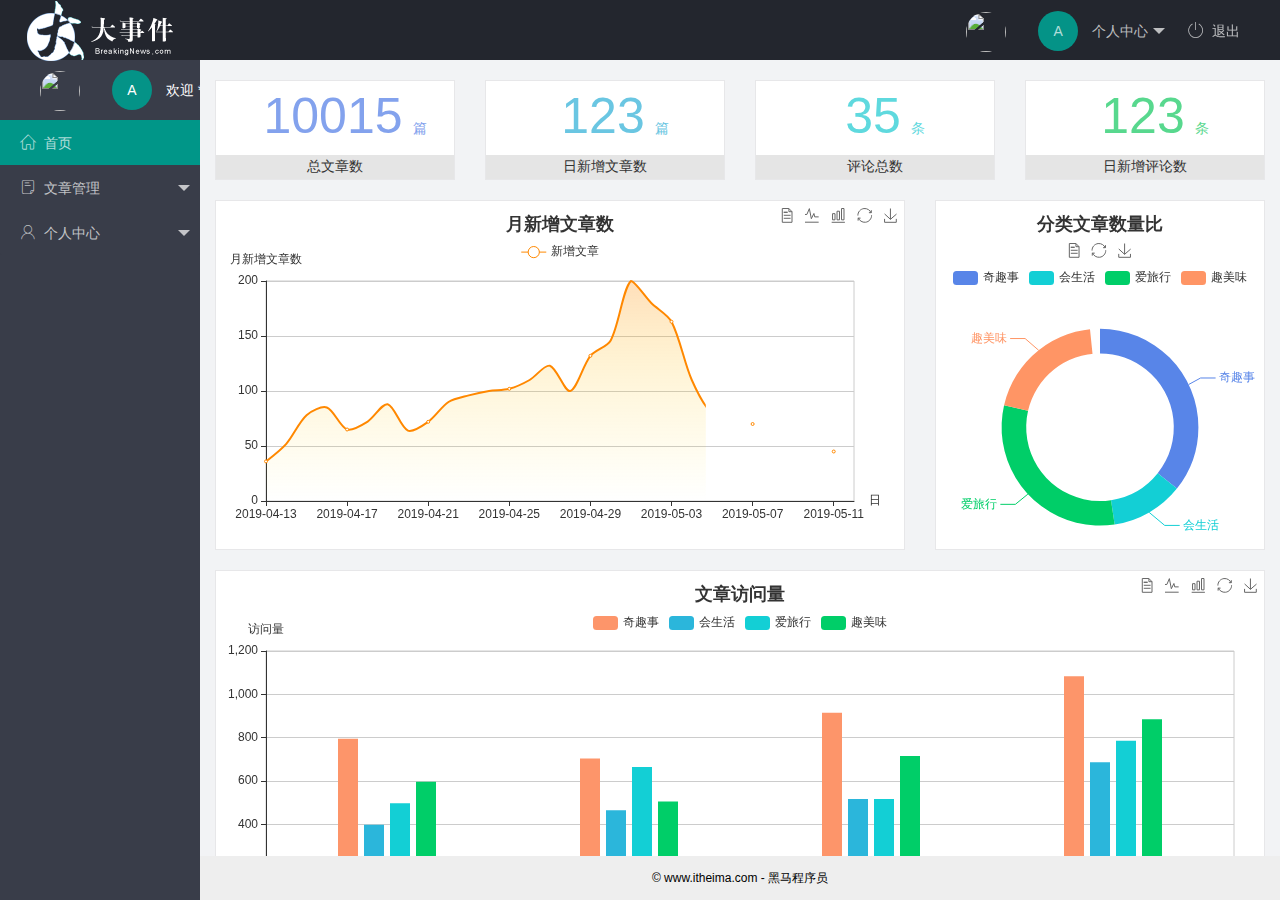
==== commit 42d7e236: "完成用户验证" ====
--- a/index.html
+++ b/index.html
@@ -28,7 +28,7 @@
               <dd><a href="">重置密码</a></dd>
             </dl>
           </li>
-          <li class="layui-nav-item"><a href=""><span class="iconfont icon-tuichu"></span>退出</a></li>
+          <li class="layui-nav-item"><a href="javascript:;" class="btnLogOut"><span class="iconfont icon-tuichu"></span>退出</a></li>
         </ul>
       </div>
       
--- a/assets/css/index.css
+++ b/assets/css/index.css
@@ -41,3 +41,6 @@
   width: 40px;
   height: 40px;
 }
+.welcome {
+  user-select: none;
+}
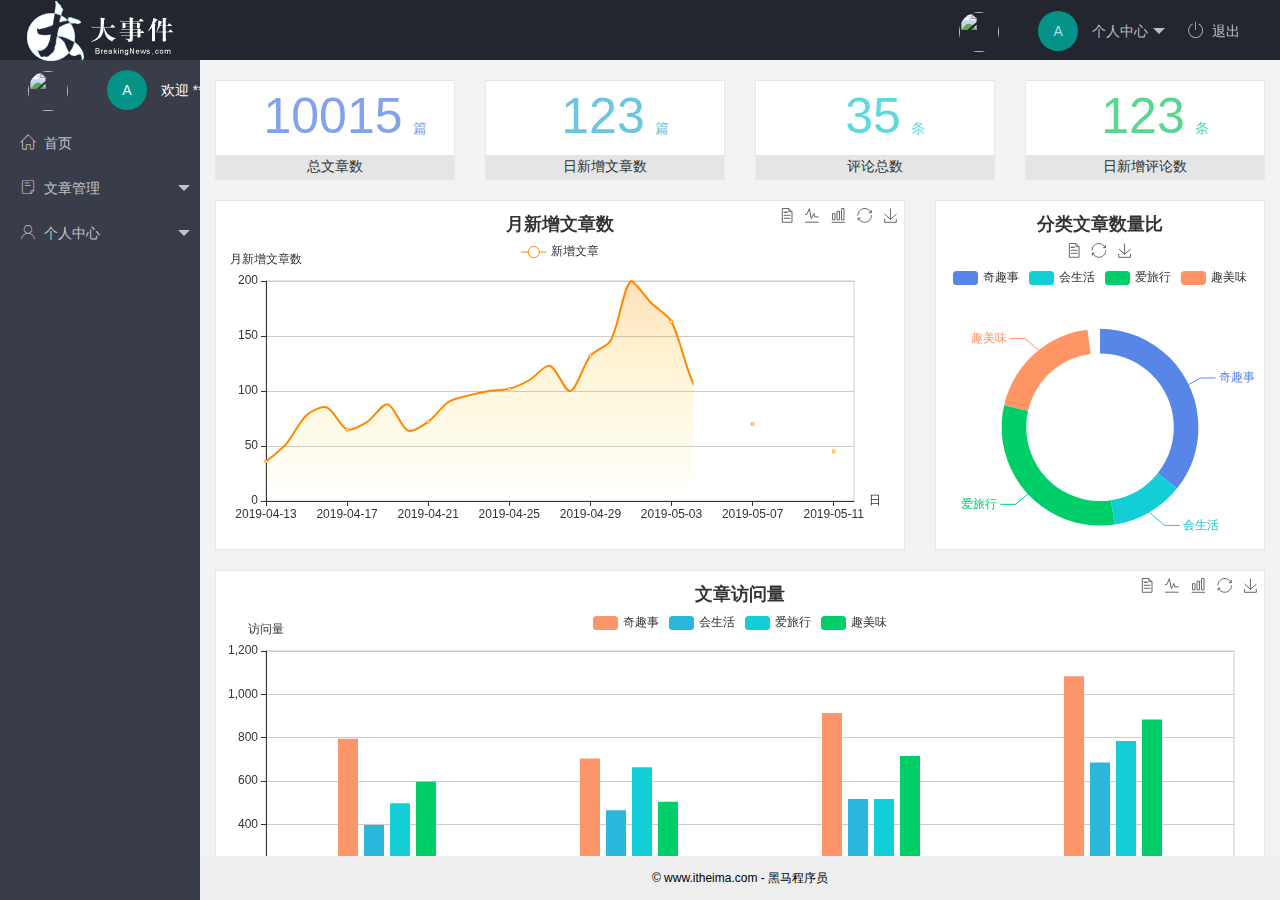
==== commit 416f1386: "完成修改个人信息" ====
--- a/index.html
+++ b/index.html
@@ -41,7 +41,7 @@
           </div>
           <!-- 左侧导航区域（可配合layui已有的垂直导航） -->
           <ul class="layui-nav layui-nav-tree" lay-filter="test" lay-shrink="all">
-            <li class="layui-nav-item  layui-bg-green layui-ui-this"><a href="/home/dashboard.html" target="fm"><span class="iconfont icon-home"></span>首页</a></li>
+            <li class="layui-nav-item layui-ui-this"><a href="/home/dashboard.html" target="fm"><span class="iconfont icon-home"></span>首页</a></li>
             <li class="layui-nav-item">
               <a class="" href="javascript:;"><span class="iconfont icon-16"></span>文章管理</a>
               <dl class="layui-nav-child">
@@ -53,7 +53,7 @@
             <li class="layui-nav-item">
               <a href="javascript:;"><span class="iconfont icon-user"></span>个人中心</a>
               <dl class="layui-nav-child">
-                <dd><a href="javascript:;"><i class="layui-icon layui-icon-app"></i>基本资料</a></dd>
+                <dd><a href="/user/userInfo.html" target="fm"><i class="layui-icon layui-icon-app"></i>基本资料</a></dd>
                 <dd><a href="javascript:;"><i class="layui-icon layui-icon-app"></i>更换头像</a></dd>
                 <dd><a href="javascript:;"><i class="layui-icon layui-icon-app"></i>重制密码</a></dd>
               </dl>
--- a/assets/css/index.css
+++ b/assets/css/index.css
@@ -24,7 +24,7 @@
   line-height: 60px;
 }
 .userInfo img {
-  margin-left: 40px;
+  margin-left: 28px;
 }
 .fontAvatar {
   display: inline-block;
@@ -33,7 +33,7 @@
   line-height: 40px;
   text-align: center;
   margin-right: 10px;
-  margin-left: 18px;
+  margin-left: 25px;
   background-color: #049387;
   border-radius: 50%;
 }
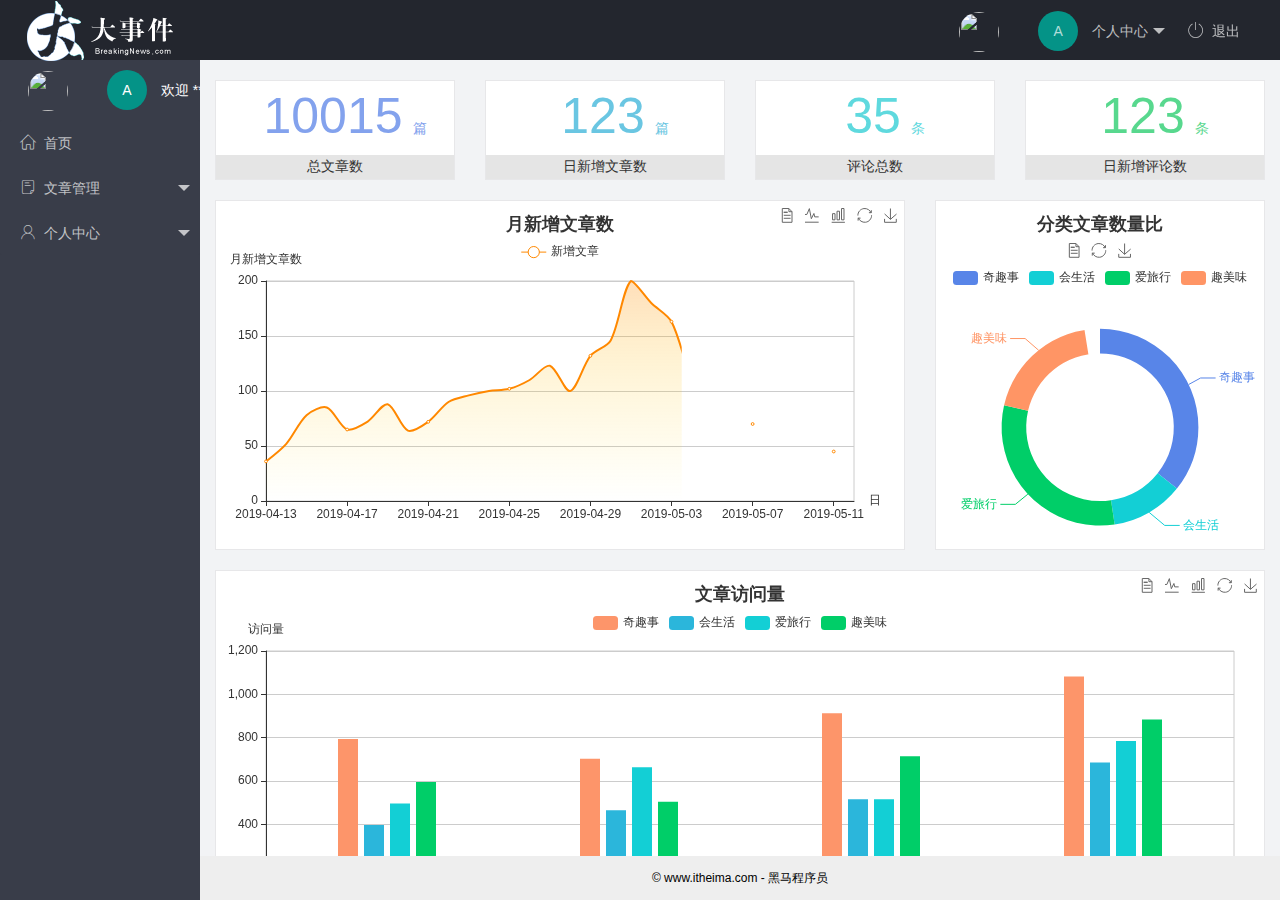
==== commit d0078910: "完成修改密码和头像功能" ====
--- a/index.html
+++ b/index.html
@@ -54,8 +54,8 @@
               <a href="javascript:;"><span class="iconfont icon-user"></span>个人中心</a>
               <dl class="layui-nav-child">
                 <dd><a href="/user/userInfo.html" target="fm"><i class="layui-icon layui-icon-app"></i>基本资料</a></dd>
-                <dd><a href="javascript:;"><i class="layui-icon layui-icon-app"></i>更换头像</a></dd>
-                <dd><a href="javascript:;"><i class="layui-icon layui-icon-app"></i>重制密码</a></dd>
+                <dd><a href="/user/userAvatar.html" target="fm"><i class="layui-icon layui-icon-app"></i>更换头像</a></dd>
+                <dd><a href="/user/repwd.html" target="fm"><i class="layui-icon layui-icon-app"></i>重制密码</a></dd>
               </dl>
             </li>
           </ul>
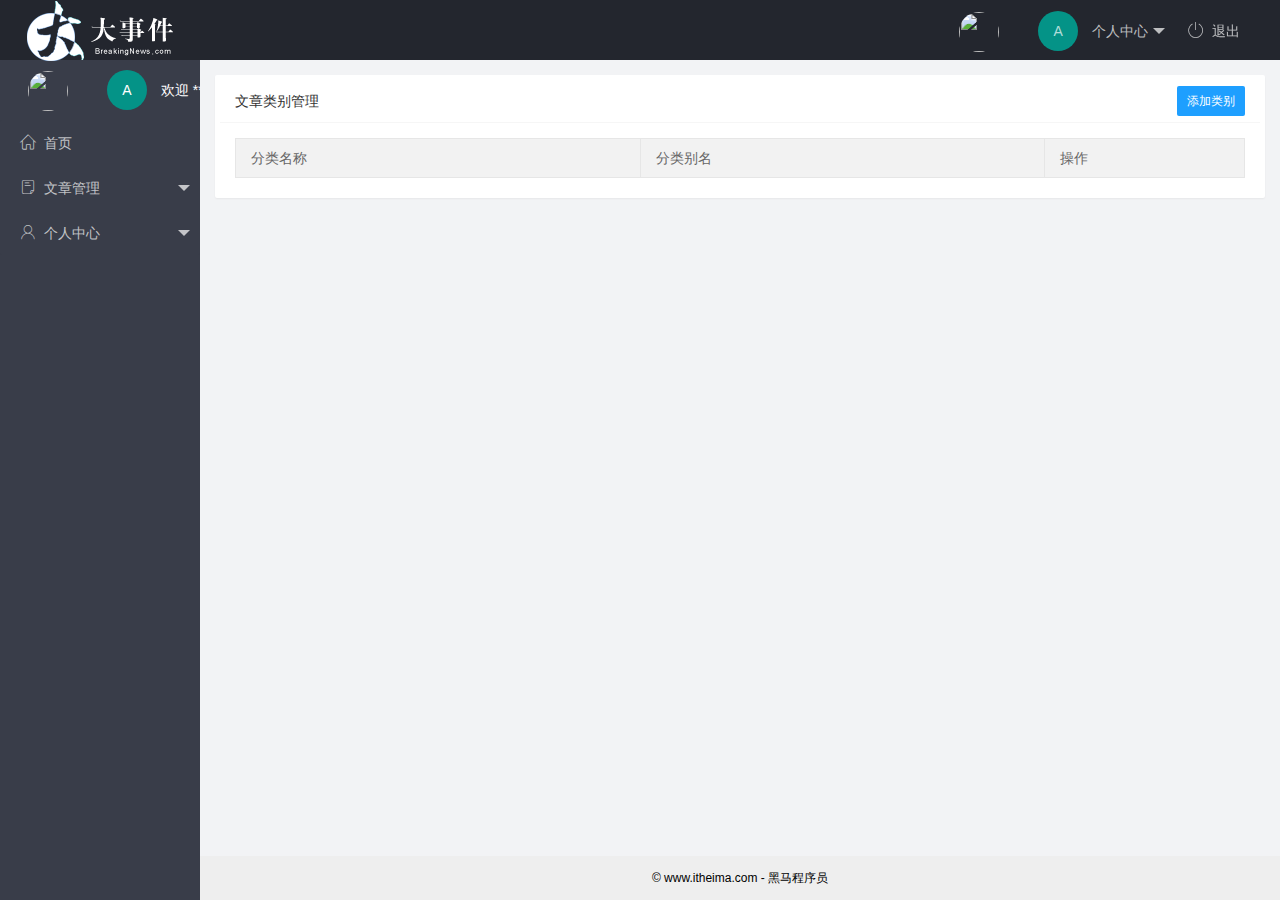
==== commit b51a43a4: "完成文章类别功能" ====
--- a/index.html
+++ b/index.html
@@ -45,7 +45,7 @@
             <li class="layui-nav-item">
               <a class="" href="javascript:;"><span class="iconfont icon-16"></span>文章管理</a>
               <dl class="layui-nav-child">
-                <dd><a href="javascript:;"><i class="layui-icon layui-icon-app"></i>文章类别</a></dd>
+                <dd><a href="/article/artCate.html" target="fm"><i class="layui-icon layui-icon-app"></i>文章类别</a></dd>
                 <dd><a href="javascript:;"><i class="layui-icon layui-icon-app"></i>文章列表</a></dd>
                 <dd><a href="javascript:;"><i class="layui-icon layui-icon-app"></i>发表文章</a></dd>
               </dl>
@@ -64,7 +64,7 @@
       
       <div class="layui-body">
         <!-- 内容主体区域 -->
-        <iframe name="fm" src="/home/dashboard.html" frameborder="0"></iframe>
+        <iframe name="fm" src="/article/artCate.html" frameborder="0"></iframe>
       </div>
       
       <div class="layui-footer">
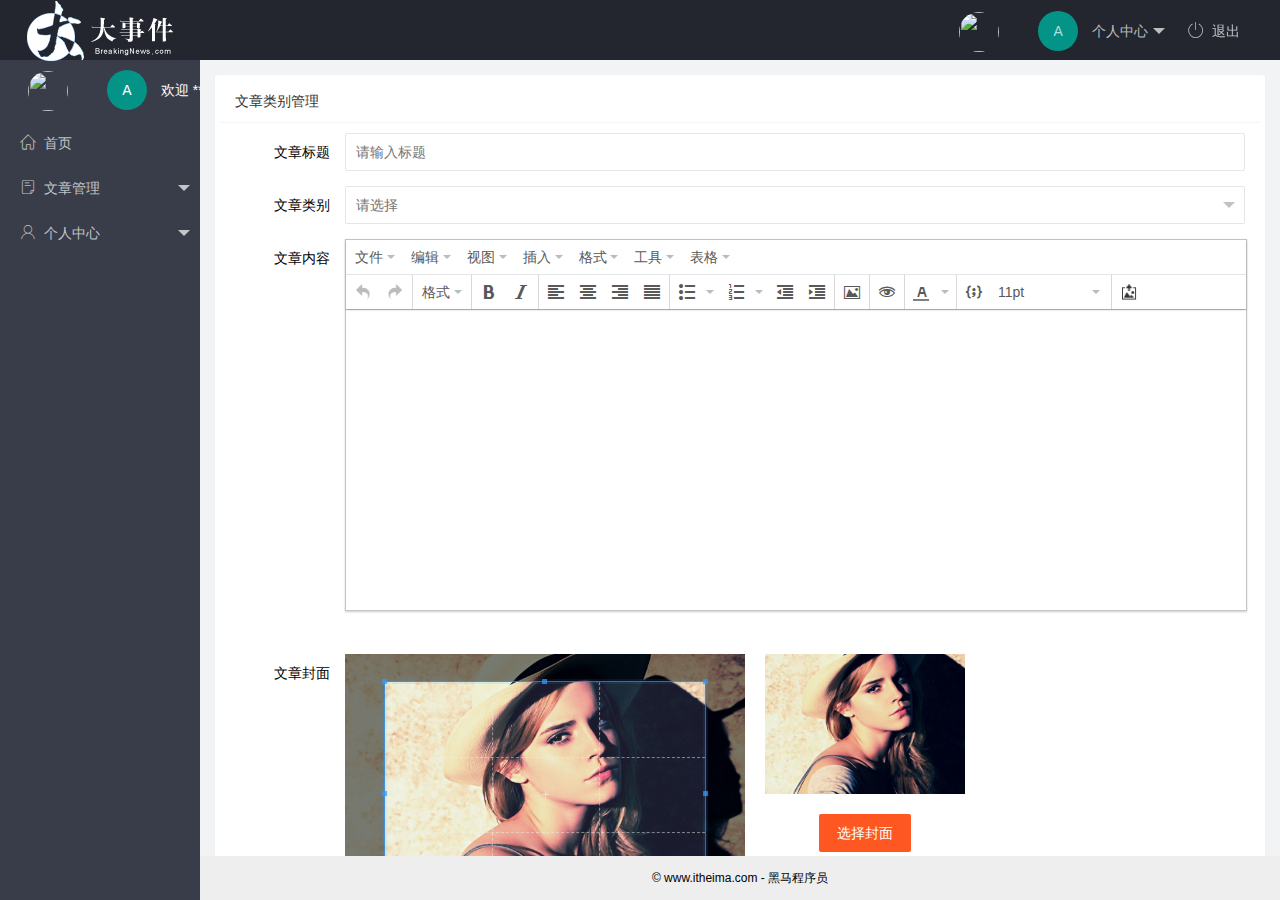
==== commit 3d22f0e9: "完成一部分文章列表与发表文章功能" ====
--- a/index.html
+++ b/index.html
@@ -23,9 +23,9 @@
               个人中心
             </a>
             <dl class="layui-nav-child">
-              <dd><a href="">基本资料</a></dd>
-              <dd><a href="">更换头像</a></dd>
-              <dd><a href="">重置密码</a></dd>
+              <dd><a href="/user/userInfo.html" target="fm">基本资料</a></dd>
+              <dd><a href="/user/userAvatar.html" target="fm">更换头像</a></dd>
+              <dd><a href="/user/repwd.html" target="fm">重置密码</a></dd>
             </dl>
           </li>
           <li class="layui-nav-item"><a href="javascript:;" class="btnLogOut"><span class="iconfont icon-tuichu"></span>退出</a></li>
@@ -46,8 +46,8 @@
               <a class="" href="javascript:;"><span class="iconfont icon-16"></span>文章管理</a>
               <dl class="layui-nav-child">
                 <dd><a href="/article/artCate.html" target="fm"><i class="layui-icon layui-icon-app"></i>文章类别</a></dd>
-                <dd><a href="javascript:;"><i class="layui-icon layui-icon-app"></i>文章列表</a></dd>
-                <dd><a href="javascript:;"><i class="layui-icon layui-icon-app"></i>发表文章</a></dd>
+                <dd><a href="/article/artList.html" target="fm"><i class="layui-icon layui-icon-app"></i>文章列表</a></dd>
+                <dd><a href="/article/artPub.html" target="fm"><i class="layui-icon layui-icon-app"></i>发表文章</a></dd>
               </dl>
             </li>
             <li class="layui-nav-item">
@@ -64,7 +64,7 @@
       
       <div class="layui-body">
         <!-- 内容主体区域 -->
-        <iframe name="fm" src="/article/artCate.html" frameborder="0"></iframe>
+        <iframe name="fm" src="/article/artPub.html" frameborder="0"></iframe>
       </div>
       
       <div class="layui-footer">
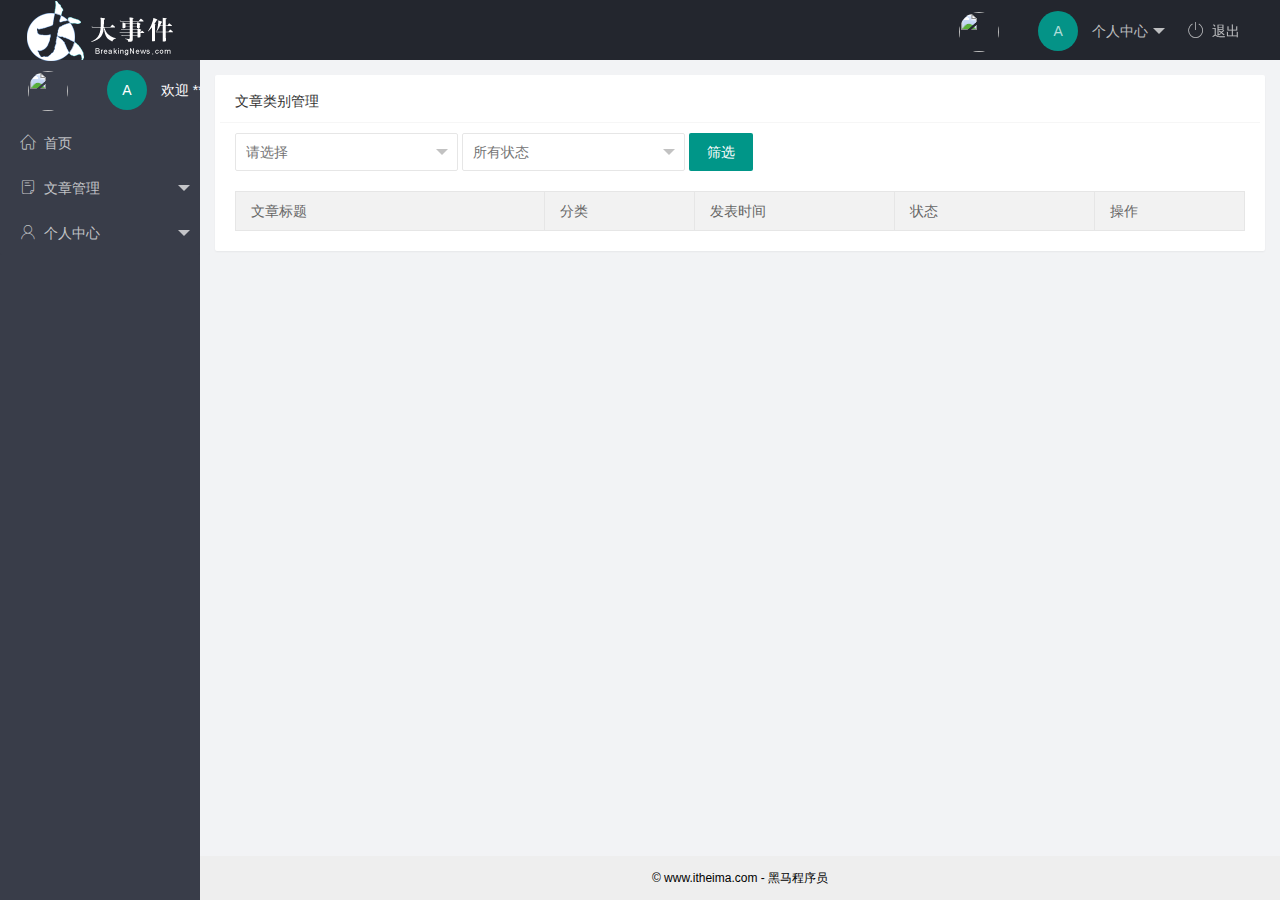
==== commit f11ceea9: "完成后台管理" ====
--- a/index.html
+++ b/index.html
@@ -64,7 +64,7 @@
       
       <div class="layui-body">
         <!-- 内容主体区域 -->
-        <iframe name="fm" src="/article/artPub.html" frameborder="0"></iframe>
+        <iframe name="fm" src="/article/artList.html" frameborder="0"></iframe>
       </div>
       
       <div class="layui-footer">
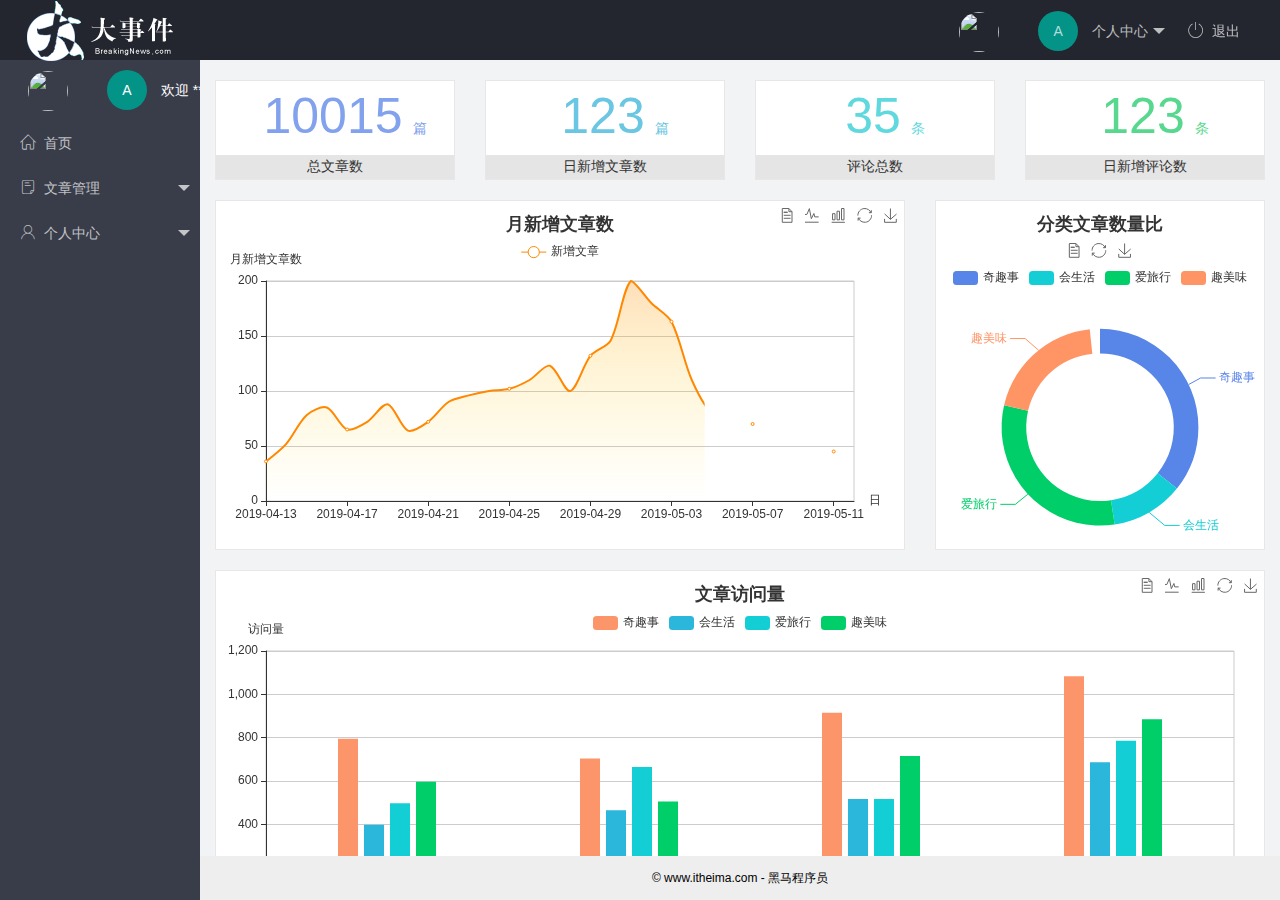
==== commit e4b1406e: "完成后台管理" ====
--- a/index.html
+++ b/index.html
@@ -64,7 +64,7 @@
       
       <div class="layui-body">
         <!-- 内容主体区域 -->
-        <iframe name="fm" src="/article/artList.html" frameborder="0"></iframe>
+        <iframe name="fm" src="/home/dashboard.html" frameborder="0"></iframe>
       </div>
       
       <div class="layui-footer">
